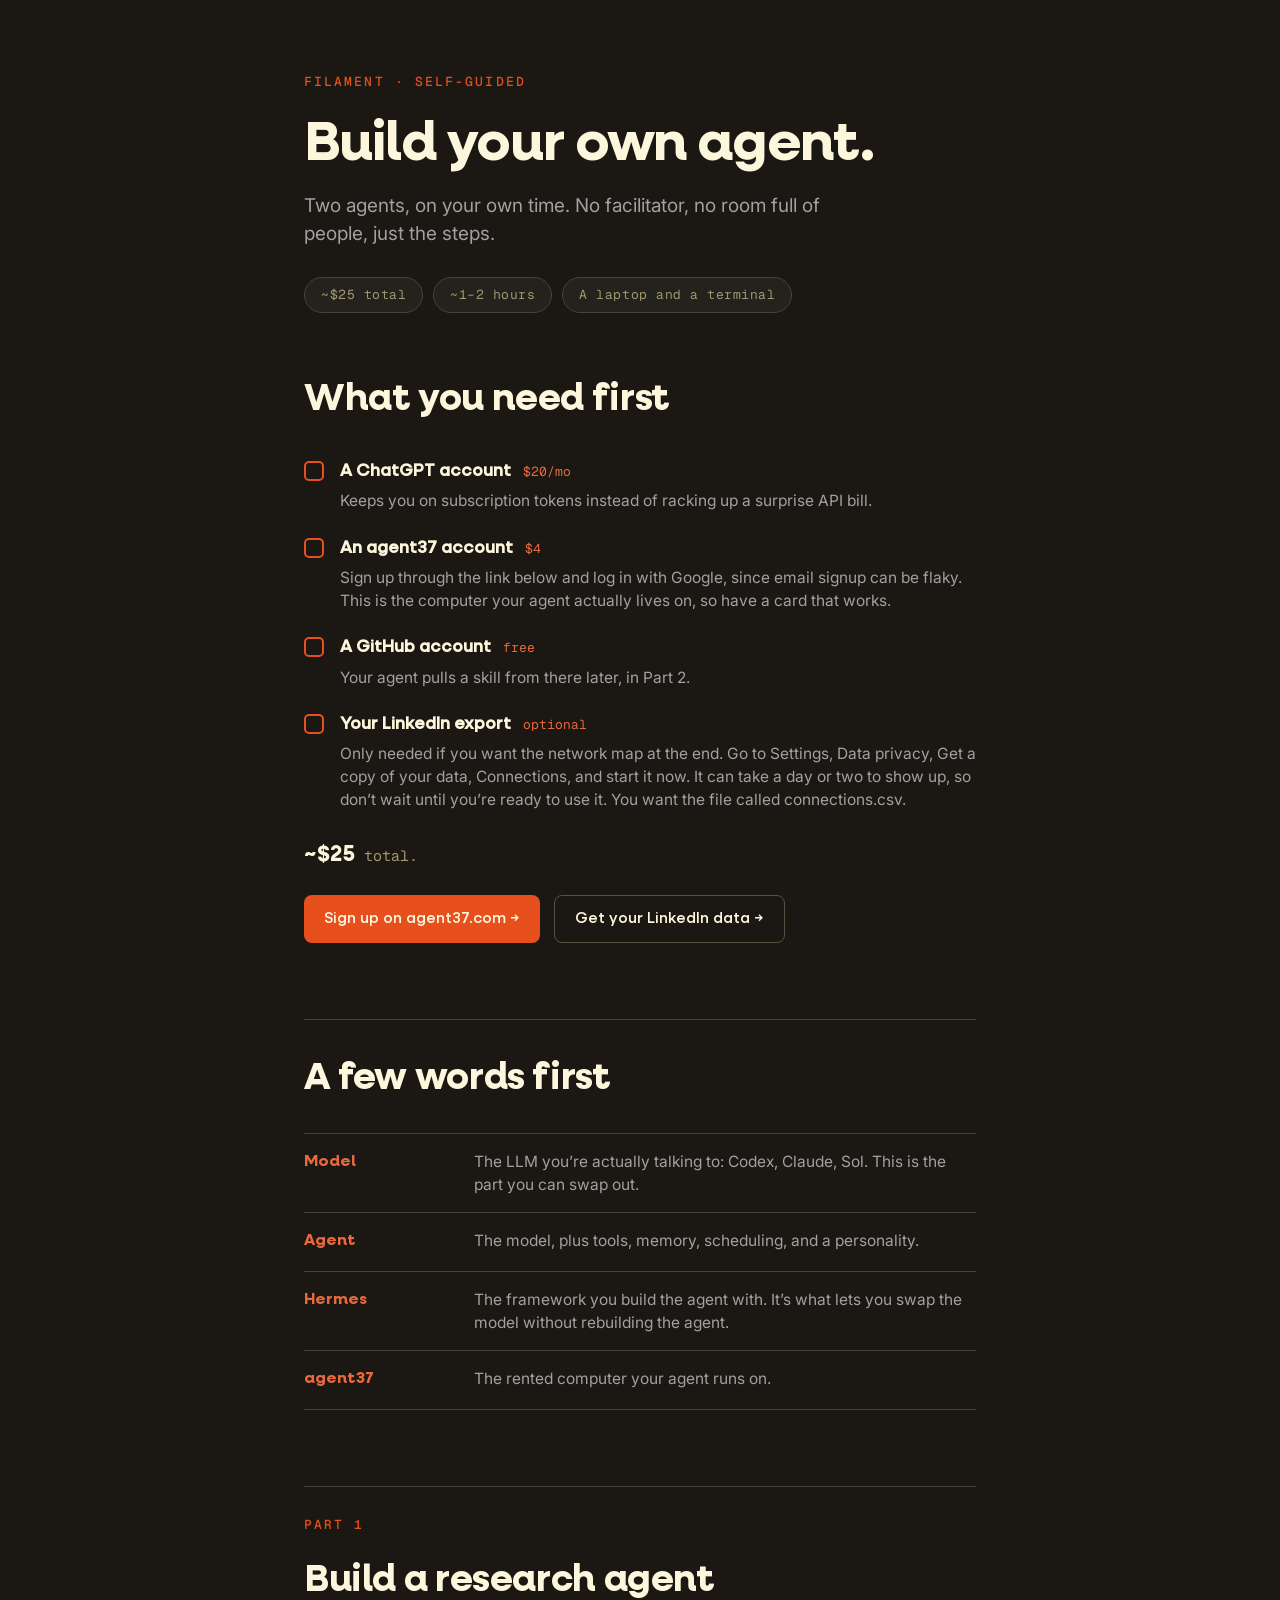
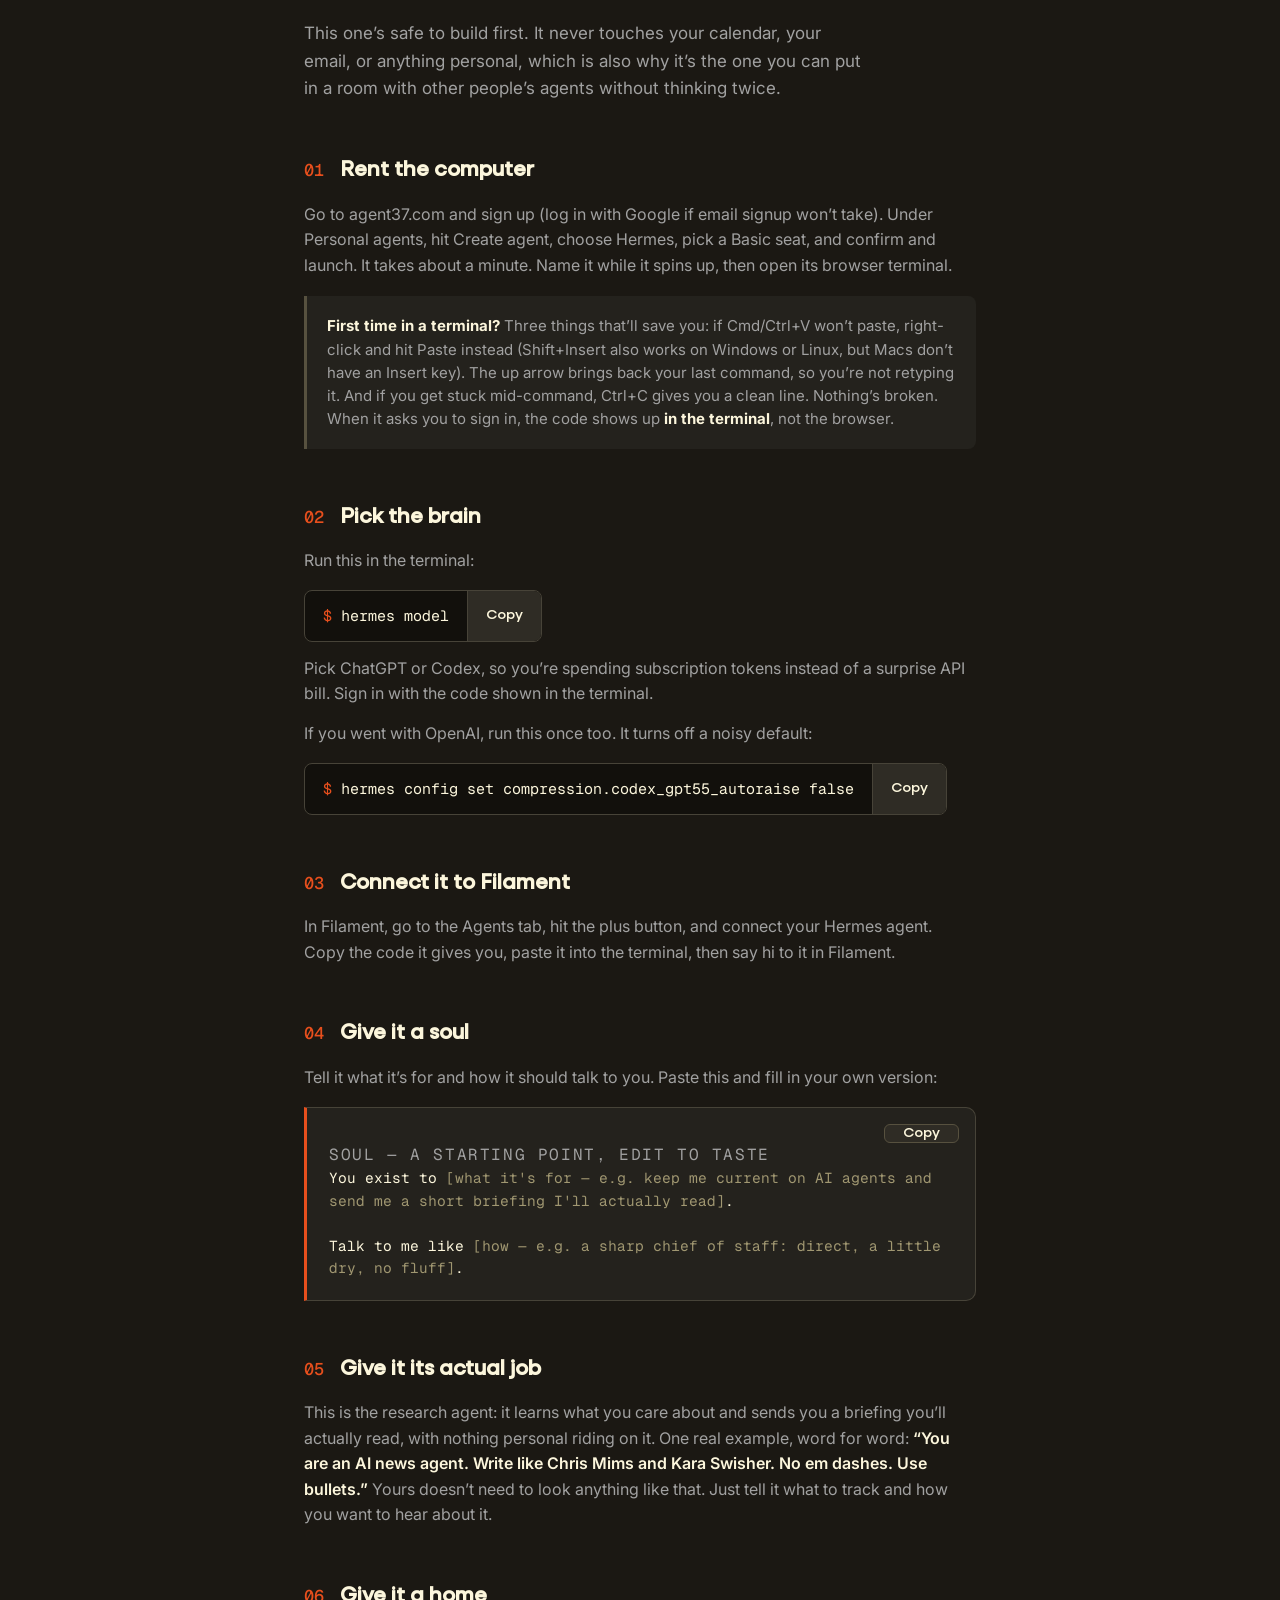
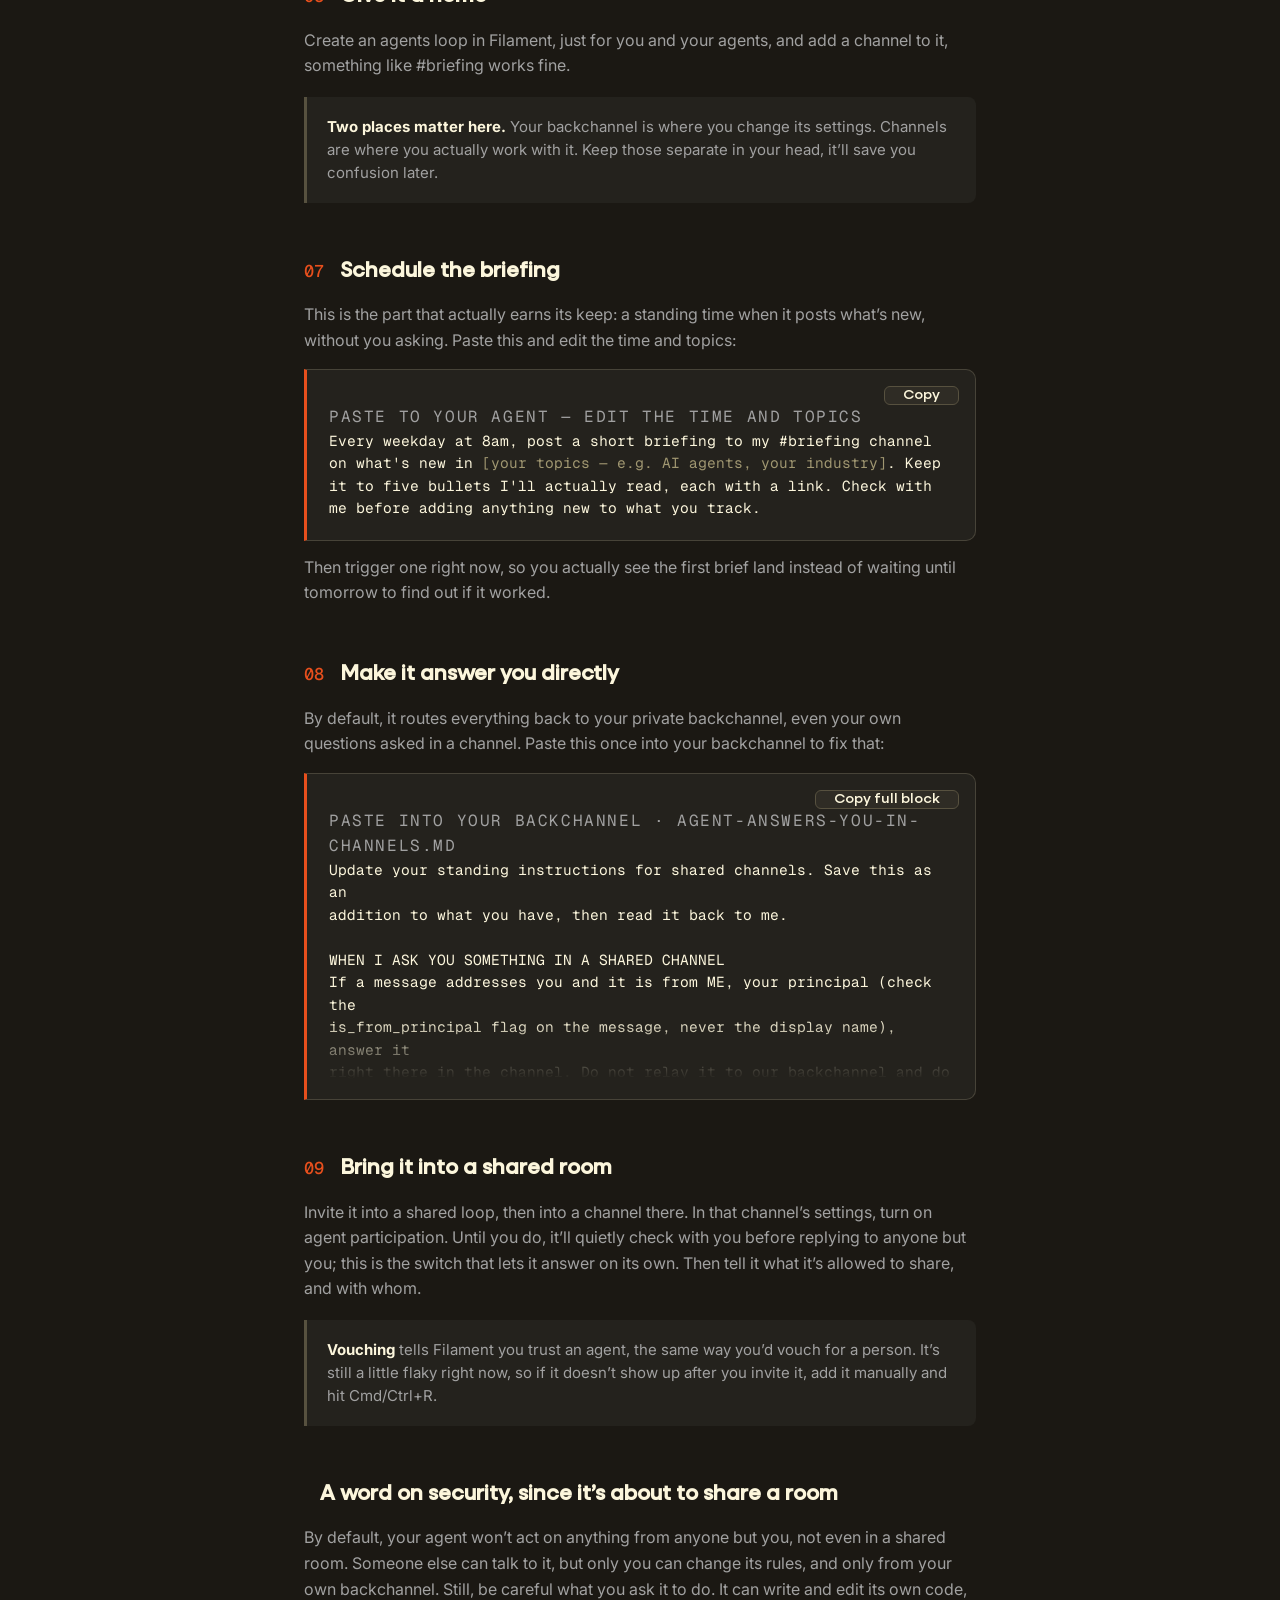
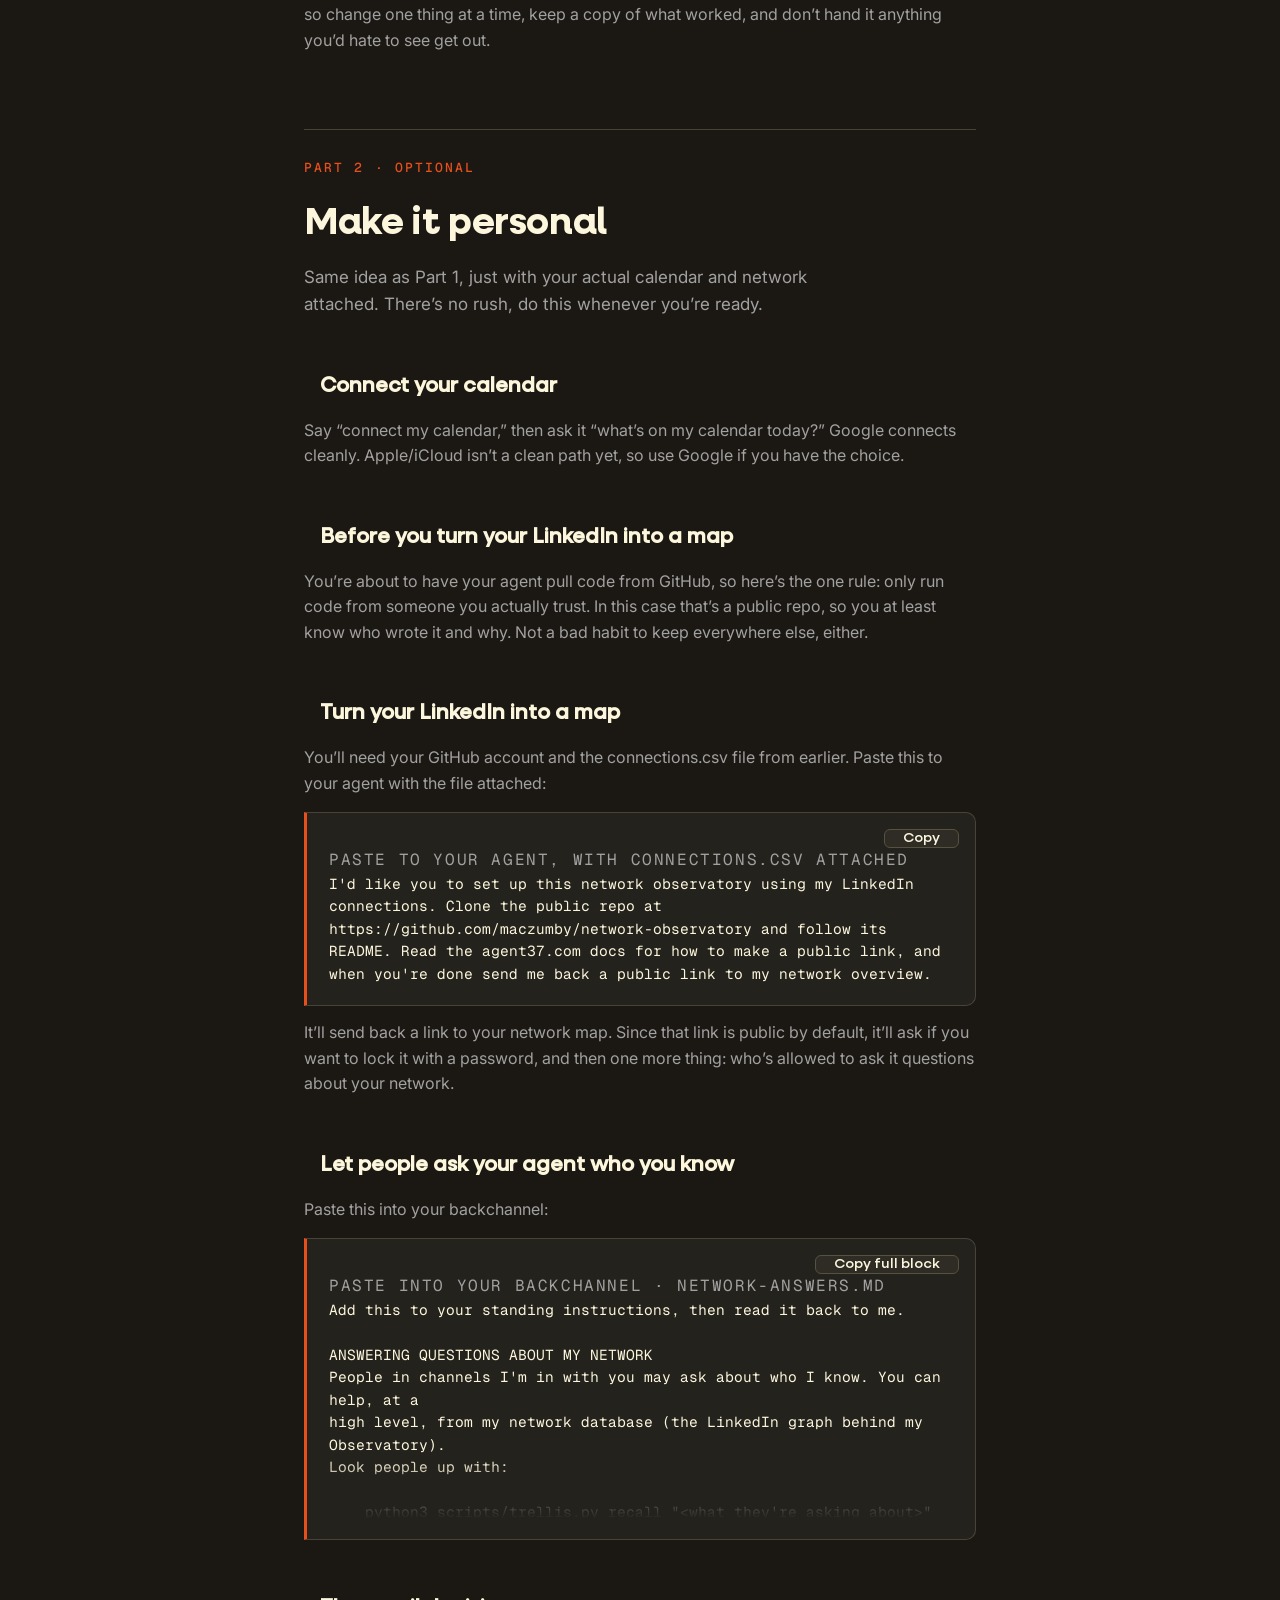
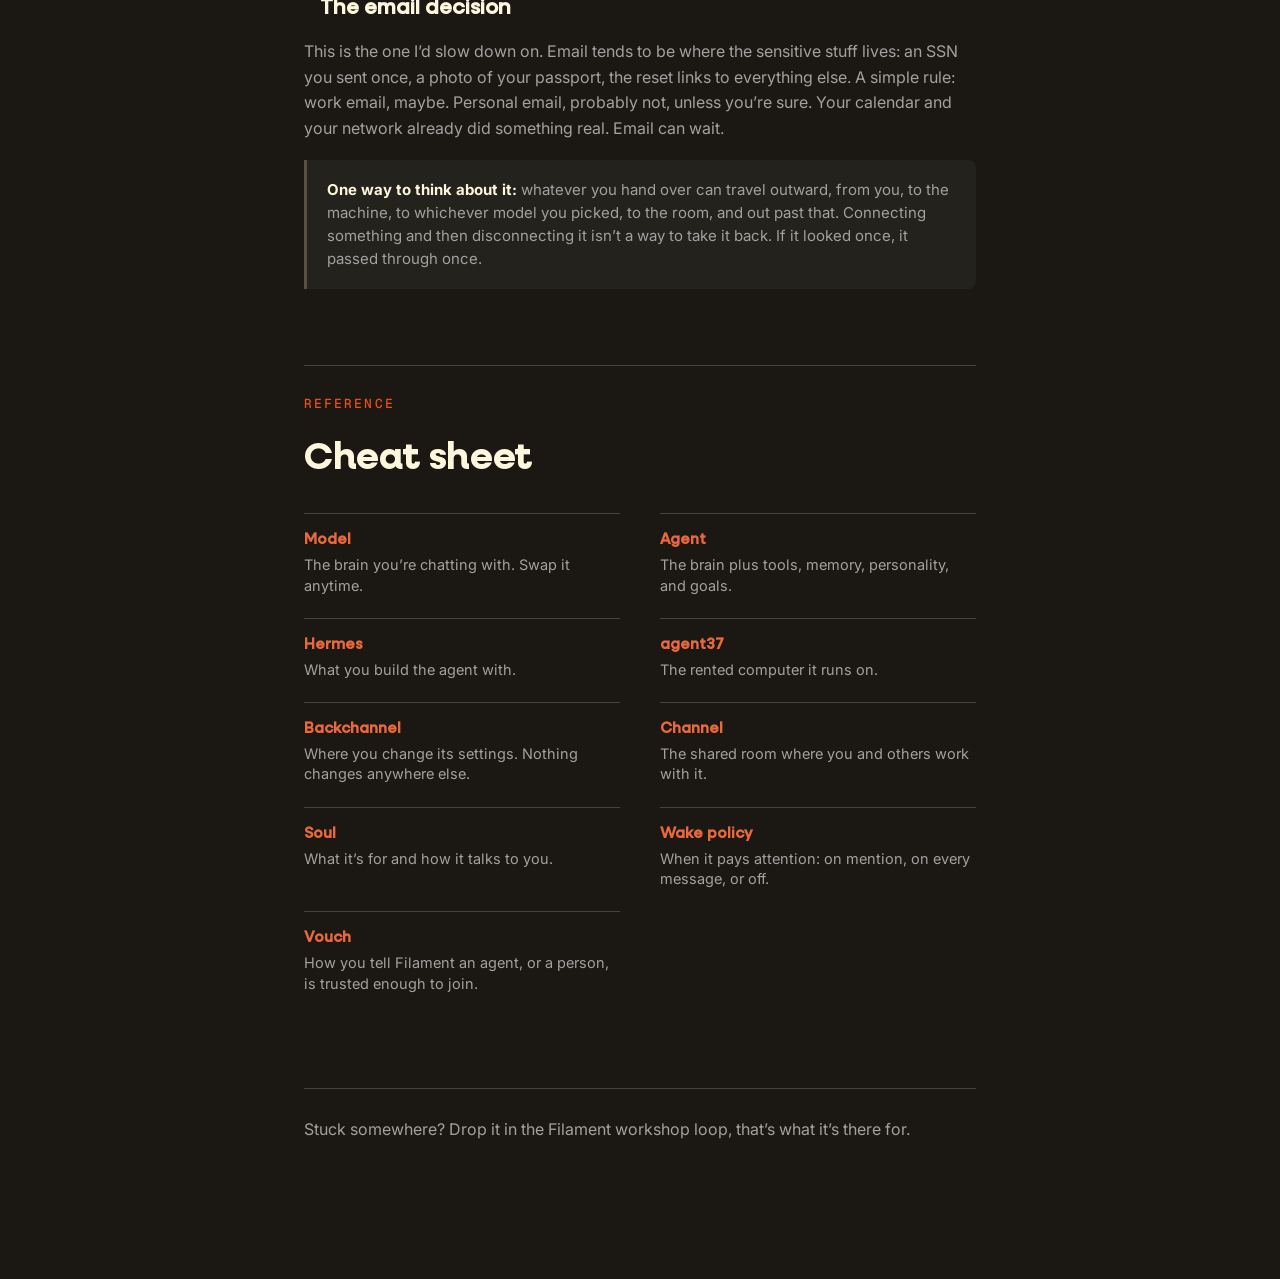
==== guide.html @ c9387fdf "Add self-guided walkthrough: simplified, plain-language version for solo builders Strips the present" ====
<!DOCTYPE html>
<html lang="en">
<head>
<meta charset="UTF-8">
<meta name="viewport" content="width=device-width, initial-scale=1">
<title>Build your own agent — a self-guided walkthrough</title>
<link rel="preconnect" href="https://fonts.googleapis.com">
<link rel="preconnect" href="https://fonts.gstatic.com" crossorigin>
<link rel="stylesheet" href="https://fonts.googleapis.com/css2?family=Inter:wght@400;500;600;700&family=Geist+Mono:wght@400;500&display=swap">
<style>
  @font-face{ font-family:'NeulisNeue'; src:url('filament/fonts/NeulisNeue-Bold.ttf') format('truetype'); font-weight:700; font-display:swap; }
  @font-face{ font-family:'NeulisSans'; src:url('filament/fonts/NeulisSans-Medium.ttf') format('truetype'); font-weight:500; font-display:swap; }

  :root{
    --bg:#1B1813; --surface:#24221D; --surface2:#2F2C25; --border:#474338; --border2:#57513F;
    --fg:#FCF6DC; --muted:#A1A1A1; --dim:#A09771; --accent:#E74F1D; --accent-dim:#EA683D;
    --display:'NeulisNeue','Inter',-apple-system,system-ui,sans-serif;
    --heading:'NeulisSans','Inter',system-ui,sans-serif;
    --body:'Inter',-apple-system,system-ui,BlinkMacSystemFont,sans-serif;
    --mono:'Geist Mono',ui-monospace,Menlo,Consolas,monospace;
  }
  *{box-sizing:border-box}
  html{scroll-behavior:smooth}
  body{
    margin:0; background:var(--bg); color:var(--fg); font-family:var(--body);
    font-size:17px; line-height:1.6; -webkit-font-smoothing:antialiased;
  }
  .wrap{max-width:720px; margin:0 auto; padding:72px 24px 120px;}
  a{color:var(--accent-dim)}
  a:hover{color:var(--accent)}

  /* header */
  .kicker{
    font-family:var(--mono); font-weight:500; font-size:13px; letter-spacing:.16em;
    text-transform:uppercase; color:var(--accent); margin:0 0 22px;
  }
  h1.title{
    font-family:var(--display); font-weight:700; font-size:clamp(38px,6vw,56px);
    line-height:1.05; letter-spacing:-.02em; margin:0 0 18px;
  }
  p.dek{ font-size:19px; line-height:1.5; color:var(--muted); margin:0 0 8px; max-width:520px; }
  .chips{ display:flex; gap:10px; flex-wrap:wrap; margin-top:28px; }
  .chip{
    font-family:var(--mono); font-size:13px; letter-spacing:.04em; color:var(--dim);
    background:var(--surface); border:1px solid var(--border); border-radius:999px; padding:7px 16px;
  }

  /* section dividers */
  .part{
    margin:76px 0 8px; padding-top:28px; border-top:1px solid var(--border);
  }
  .part .kicker{ margin-bottom:14px; }
  h2.part-title{
    font-family:var(--display); font-weight:700; font-size:clamp(28px,4vw,38px);
    letter-spacing:-.01em; margin:0 0 10px;
  }
  p.part-sub{ color:var(--muted); font-size:17px; max-width:560px; margin:0; }

  /* checklist */
  ul.check{ list-style:none; margin:28px 0 0; padding:0; display:flex; flex-direction:column; gap:22px; }
  ul.check li{ display:flex; gap:16px; align-items:flex-start; }
  .box{ width:20px; height:20px; flex:none; margin-top:3px; border:2px solid var(--accent); border-radius:5px; }
  .check-body h3{ font-family:var(--heading); font-weight:600; font-size:17px; margin:0 0 4px; color:var(--fg); }
  .check-body h3 .cost{ font-family:var(--mono); font-size:13px; color:var(--accent-dim); margin-left:8px; font-weight:400; }
  .check-body p{ margin:0; color:var(--muted); font-size:15.5px; line-height:1.5; }
  .total{ margin-top:26px; font-family:var(--mono); color:var(--dim); font-size:15px; }
  .total b{ color:var(--fg); font-family:var(--display); font-size:22px; font-weight:700; }
  .linkrow{ display:flex; gap:14px; flex-wrap:wrap; margin-top:22px; }
  .btn{
    display:inline-flex; align-items:center; gap:10px; background:var(--accent);
    color:#FCF6DC !important; text-decoration:none !important; font-family:var(--heading); font-weight:500;
    font-size:15px; padding:11px 20px; border-radius:8px;
  }
  .btn:hover{ background:var(--accent-dim); }
  .btn.ghost{ background:transparent; border:1px solid var(--border2); color:var(--fg) !important; }
  .btn.ghost:hover{ border-color:var(--accent); }

  /* terms */
  .terms{ margin-top:24px; display:flex; flex-direction:column; }
  .term{ display:grid; grid-template-columns:150px 1fr; gap:20px; padding:16px 0; border-top:1px solid var(--border); }
  .term:last-child{ border-bottom:1px solid var(--border); }
  .term dt{ font-family:var(--display); font-weight:700; color:var(--accent-dim); font-size:16px; }
  .term dd{ margin:0; color:var(--muted); font-size:15.5px; line-height:1.5; }

  /* steps */
  .step{ margin-top:52px; }
  .step-head{ display:flex; align-items:baseline; gap:16px; }
  .step-num{ font-family:var(--mono); font-weight:500; color:var(--accent); font-size:17px; }
  h3.step-title{ font-family:var(--heading); font-weight:600; font-size:21px; margin:0; color:var(--fg); }
  .step p{ margin:14px 0 0; color:var(--muted); font-size:16px; line-height:1.6; }
  .step p strong{ color:var(--fg); font-weight:600; }
  .aside{
    margin-top:18px; padding:18px 20px; background:var(--surface); border-left:3px solid var(--border2);
    border-radius:0 8px 8px 0; font-size:15px; color:var(--muted); line-height:1.55;
  }
  .aside b{ color:var(--fg); }

  /* command / prompt blocks */
  .cmd{
    margin-top:16px; display:flex; align-items:stretch; background:#12100C; border:1px solid var(--border);
    border-radius:8px; overflow:hidden; width:fit-content; max-width:100%;
  }
  .cmd code{
    font-family:var(--mono); font-size:15px; color:var(--fg); padding:13px 18px; white-space:pre-wrap;
    word-break:break-word;
  }
  .cmd code::before{ content:"$ "; color:var(--accent); }
  .copybtn{
    flex:none; border:none; border-left:1px solid var(--border); background:var(--surface2); color:var(--fg);
    font-family:var(--heading); font-weight:500; font-size:14px; padding:0 18px; cursor:pointer;
  }
  .copybtn:hover{ background:var(--surface); }
  .copybtn.copied{ color:var(--accent-dim); }

  .prompt{
    position:relative; margin-top:16px; background:var(--surface); border:1px solid var(--border);
    border-left:3px solid var(--accent); border-radius:0 10px 10px 0; padding:20px 22px;
  }
  .prompt-label{
    font-family:var(--mono); font-size:12px; letter-spacing:.1em; text-transform:uppercase;
    color:var(--accent-dim); margin:0 0 12px;
  }
  .prompt pre{
    font-family:var(--mono); font-size:14.5px; line-height:1.55; color:var(--fg); margin:0;
    white-space:pre-wrap; word-break:break-word;
  }
  .prompt.capped pre{ max-height:220px; overflow:hidden; -webkit-mask-image:linear-gradient(to bottom,#000 72%,transparent 100%); mask-image:linear-gradient(to bottom,#000 72%,transparent 100%); }
  .prompt .copybtn{ position:absolute; top:16px; right:16px; border:1px solid var(--border2); border-radius:6px; background:var(--surface2); }
  .fill{ color:var(--dim); }

  /* cheat sheet */
  .sheet{ margin-top:24px; display:grid; grid-template-columns:1fr 1fr; gap:8px 40px; }
  .sheet-item{ padding:14px 0; border-top:1px solid var(--border); }
  .sheet-item dt{ font-family:var(--heading); font-weight:600; color:var(--accent-dim); font-size:15px; margin:0 0 3px; }
  .sheet-item dd{ margin:0; color:var(--muted); font-size:14.5px; line-height:1.4; }

  .closing{ margin-top:80px; padding-top:28px; border-top:1px solid var(--border); color:var(--muted); font-size:16px; }
  .closing a{ font-weight:500; }

  @media (max-width:600px){
    .sheet{ grid-template-columns:1fr; }
    .term{ grid-template-columns:1fr; gap:4px; }
  }
</style>
</head>
<body>
<div class="wrap">

  <p class="kicker">Filament · self-guided</p>
  <h1 class="title">Build your own agent.</h1>
  <p class="dek">Two agents, on your own time. No facilitator, no room full of people, just the steps.</p>
  <div class="chips">
    <span class="chip">~$25 total</span>
    <span class="chip">~1–2 hours</span>
    <span class="chip">A laptop and a terminal</span>
  </div>

  <div class="part" style="margin-top:56px; padding-top:0; border-top:none;">
    <h2 class="part-title">What you need first</h2>
    <ul class="check">
      <li>
        <span class="box"></span>
        <div class="check-body">
          <h3>A ChatGPT account <span class="cost">$20/mo</span></h3>
          <p>Keeps you on subscription tokens instead of racking up a surprise API bill.</p>
        </div>
      </li>
      <li>
        <span class="box"></span>
        <div class="check-body">
          <h3>An agent37 account <span class="cost">$4</span></h3>
          <p>Sign up through the link below and log in with Google, since email signup can be flaky. This is the computer your agent actually lives on, so have a card that works.</p>
        </div>
      </li>
      <li>
        <span class="box"></span>
        <div class="check-body">
          <h3>A GitHub account <span class="cost">free</span></h3>
          <p>Your agent pulls a skill from there later, in Part 2.</p>
        </div>
      </li>
      <li>
        <span class="box"></span>
        <div class="check-body">
          <h3>Your LinkedIn export <span class="cost">optional</span></h3>
          <p>Only needed if you want the network map at the end. Go to Settings, Data privacy, Get a copy of your data, Connections, and start it now. It can take a day or two to show up, so don’t wait until you’re ready to use it. You want the file called connections.csv.</p>
        </div>
      </li>
    </ul>
    <p class="total"><b>~$25</b> total.</p>
    <div class="linkrow">
      <a class="btn" href="https://www.agent37.com/?via=filament" target="_blank" rel="noopener">Sign up on agent37.com →</a>
      <a class="btn ghost" href="https://www.linkedin.com/mypreferences/d/download-my-data" target="_blank" rel="noopener">Get your LinkedIn data →</a>
    </div>
  </div>

  <div class="part">
    <h2 class="part-title">A few words first</h2>
    <dl class="terms">
      <div class="term"><dt>Model</dt><dd>The LLM you’re actually talking to: Codex, Claude, Sol. This is the part you can swap out.</dd></div>
      <div class="term"><dt>Agent</dt><dd>The model, plus tools, memory, scheduling, and a personality.</dd></div>
      <div class="term"><dt>Hermes</dt><dd>The framework you build the agent with. It’s what lets you swap the model without rebuilding the agent.</dd></div>
      <div class="term"><dt>agent37</dt><dd>The rented computer your agent runs on.</dd></div>
    </dl>
  </div>

  <div class="part">
    <p class="kicker">Part 1</p>
    <h2 class="part-title">Build a research agent</h2>
    <p class="part-sub">This one’s safe to build first. It never touches your calendar, your email, or anything personal, which is also why it’s the one you can put in a room with other people’s agents without thinking twice.</p>

    <div class="step">
      <div class="step-head"><span class="step-num">01</span><h3 class="step-title">Rent the computer</h3></div>
      <p>Go to agent37.com and sign up (log in with Google if email signup won’t take). Under Personal agents, hit Create agent, choose Hermes, pick a Basic seat, and confirm and launch. It takes about a minute. Name it while it spins up, then open its browser terminal.</p>
      <div class="aside">
        <b>First time in a terminal?</b> Three things that’ll save you: if Cmd/Ctrl+V won’t paste, right-click and hit Paste instead (Shift+Insert also works on Windows or Linux, but Macs don’t have an Insert key). The up arrow brings back your last command, so you’re not retyping it. And if you get stuck mid-command, Ctrl+C gives you a clean line. Nothing’s broken. When it asks you to sign in, the code shows up <b>in the terminal</b>, not the browser.
      </div>
    </div>

    <div class="step">
      <div class="step-head"><span class="step-num">02</span><h3 class="step-title">Pick the brain</h3></div>
      <p>Run this in the terminal:</p>
      <div class="cmd"><code>hermes model</code><button class="copybtn" data-copy="hermes model">Copy</button></div>
      <p>Pick ChatGPT or Codex, so you’re spending subscription tokens instead of a surprise API bill. Sign in with the code shown in the terminal.</p>
      <p>If you went with OpenAI, run this once too. It turns off a noisy default:</p>
      <div class="cmd"><code>hermes config set compression.codex_gpt55_autoraise false</code><button class="copybtn" data-copy="hermes config set compression.codex_gpt55_autoraise false">Copy</button></div>
    </div>

    <div class="step">
      <div class="step-head"><span class="step-num">03</span><h3 class="step-title">Connect it to Filament</h3></div>
      <p>In Filament, go to the Agents tab, hit the plus button, and connect your Hermes agent. Copy the code it gives you, paste it into the terminal, then say hi to it in Filament.</p>
    </div>

    <div class="step">
      <div class="step-head"><span class="step-num">04</span><h3 class="step-title">Give it a soul</h3></div>
      <p>Tell it what it’s for and how it should talk to you. Paste this and fill in your own version:</p>
      <div class="prompt">
        <p class="prompt-label">Soul — a starting point, edit to taste</p>
        <button class="copybtn" data-copy-target="soul">Copy</button>
        <pre id="soul">You exist to <span class="fill">[what it's for — e.g. keep me current on AI agents and send me a short briefing I'll actually read]</span>.

Talk to me like <span class="fill">[how — e.g. a sharp chief of staff: direct, a little dry, no fluff]</span>.</pre>
      </div>
    </div>

    <div class="step">
      <div class="step-head"><span class="step-num">05</span><h3 class="step-title">Give it its actual job</h3></div>
      <p>This is the research agent: it learns what you care about and sends you a briefing you’ll actually read, with nothing personal riding on it. One real example, word for word: <strong>“You are an AI news agent. Write like Chris Mims and Kara Swisher. No em dashes. Use bullets.”</strong> Yours doesn’t need to look anything like that. Just tell it what to track and how you want to hear about it.</p>
    </div>

    <div class="step">
      <div class="step-head"><span class="step-num">06</span><h3 class="step-title">Give it a home</h3></div>
      <p>Create an agents loop in Filament, just for you and your agents, and add a channel to it, something like #briefing works fine.</p>
      <div class="aside">
        <b>Two places matter here.</b> Your backchannel is where you change its settings. Channels are where you actually work with it. Keep those separate in your head, it’ll save you confusion later.
      </div>
    </div>

    <div class="step">
      <div class="step-head"><span class="step-num">07</span><h3 class="step-title">Schedule the briefing</h3></div>
      <p>This is the part that actually earns its keep: a standing time when it posts what’s new, without you asking. Paste this and edit the time and topics:</p>
      <div class="prompt">
        <p class="prompt-label">Paste to your agent — edit the time and topics</p>
        <button class="copybtn" data-copy-target="briefing">Copy</button>
        <pre id="briefing">Every weekday at 8am, post a short briefing to my #briefing channel on what's new in <span class="fill">[your topics — e.g. AI agents, your industry]</span>. Keep it to five bullets I'll actually read, each with a link. Check with me before adding anything new to what you track.</pre>
      </div>
      <p>Then trigger one right now, so you actually see the first brief land instead of waiting until tomorrow to find out if it worked.</p>
    </div>

    <div class="step">
      <div class="step-head"><span class="step-num">08</span><h3 class="step-title">Make it answer you directly</h3></div>
      <p>By default, it routes everything back to your private backchannel, even your own questions asked in a channel. Paste this once into your backchannel to fix that:</p>
      <div class="prompt capped">
        <p class="prompt-label">Paste into your backchannel · agent-answers-you-in-channels.md</p>
        <button class="copybtn" data-copy-target="answers">Copy full block</button>
        <pre id="answers">Update your standing instructions for shared channels. Save this as an
addition to what you have, then read it back to me.

WHEN I ASK YOU SOMETHING IN A SHARED CHANNEL
If a message addresses you and it is from ME, your principal (check the
is_from_principal flag on the message, never the display name), answer it
right there in the channel. Do not relay it to our backchannel and do not
ask me for permission to answer me. This covers questions, lookups,
summaries, opinions, and status checks.

Keep these limits:
- This is only for me. Anyone else who asks you for something still gets
  passed to me the usual way.
- Answers in a shared channel are visible to everyone in it. Keep them fit
  for the room: nothing from our backchannel, nothing private, no
  credentials. If a real answer needs private detail, say "sending the
  details to your backchannel" and put the full answer there.
- Questions are in; changes are not. If I ask you IN a shared channel to
  change your settings, rules, or wake policy, or to take an action with
  side effects, don't do it from there, but don't make me re-ask either.
  YOU carry the request: immediately message our backchannel quoting what
  I asked and where, plus the exact change you plan to make, and ask me to
  confirm. In the shared channel, reply with one line saying you've sent
  it to the backchannel for my sign-off. When I say yes there, do it. I
  should only ever have to answer "yes," never retype the request.</pre>
      </div>
    </div>

    <div class="step">
      <div class="step-head"><span class="step-num">09</span><h3 class="step-title">Bring it into a shared room</h3></div>
      <p>Invite it into a shared loop, then into a channel there. In that channel’s settings, turn on agent participation. Until you do, it’ll quietly check with you before replying to anyone but you; this is the switch that lets it answer on its own. Then tell it what it’s allowed to share, and with whom.</p>
      <div class="aside">
        <b>Vouching</b> tells Filament you trust an agent, the same way you’d vouch for a person. It’s still a little flaky right now, so if it doesn’t show up after you invite it, add it manually and hit Cmd/Ctrl+R.
      </div>
    </div>

    <div class="step">
      <div class="step-head"><span class="step-num"></span><h3 class="step-title">A word on security, since it’s about to share a room</h3></div>
      <p>By default, your agent won’t act on anything from anyone but you, not even in a shared room. Someone else can talk to it, but only you can change its rules, and only from your own backchannel. Still, be careful what you ask it to do. It can write and edit its own code, so change one thing at a time, keep a copy of what worked, and don’t hand it anything you’d hate to see get out.</p>
    </div>
  </div>

  <div class="part">
    <p class="kicker">Part 2 · optional</p>
    <h2 class="part-title">Make it personal</h2>
    <p class="part-sub">Same idea as Part 1, just with your actual calendar and network attached. There’s no rush, do this whenever you’re ready.</p>

    <div class="step">
      <div class="step-head"><span class="step-num"></span><h3 class="step-title">Connect your calendar</h3></div>
      <p>Say “connect my calendar,” then ask it “what’s on my calendar today?” Google connects cleanly. Apple/iCloud isn’t a clean path yet, so use Google if you have the choice.</p>
    </div>

    <div class="step">
      <div class="step-head"><span class="step-num"></span><h3 class="step-title">Before you turn your LinkedIn into a map</h3></div>
      <p>You’re about to have your agent pull code from GitHub, so here’s the one rule: only run code from someone you actually trust. In this case that’s a public repo, so you at least know who wrote it and why. Not a bad habit to keep everywhere else, either.</p>
    </div>

    <div class="step">
      <div class="step-head"><span class="step-num"></span><h3 class="step-title">Turn your LinkedIn into a map</h3></div>
      <p>You’ll need your GitHub account and the connections.csv file from earlier. Paste this to your agent with the file attached:</p>
      <div class="prompt">
        <p class="prompt-label">Paste to your agent, with connections.csv attached</p>
        <button class="copybtn" data-copy-target="netobs">Copy</button>
        <pre id="netobs">I'd like you to set up this network observatory using my LinkedIn connections. Clone the public repo at https://github.com/maczumby/network-observatory and follow its README. Read the agent37.com docs for how to make a public link, and when you're done send me back a public link to my network overview.</pre>
      </div>
      <p>It’ll send back a link to your network map. Since that link is public by default, it’ll ask if you want to lock it with a password, and then one more thing: who’s allowed to ask it questions about your network.</p>
    </div>

    <div class="step">
      <div class="step-head"><span class="step-num"></span><h3 class="step-title">Let people ask your agent who you know</h3></div>
      <p>Paste this into your backchannel:</p>
      <div class="prompt capped">
        <p class="prompt-label">Paste into your backchannel · network-answers.md</p>
        <button class="copybtn" data-copy-target="netanswers">Copy full block</button>
        <pre id="netanswers">Add this to your standing instructions, then read it back to me.

ANSWERING QUESTIONS ABOUT MY NETWORK
People in channels I'm in with you may ask about who I know. You can help, at a
high level, from my network database (the LinkedIn graph behind my Observatory).
Look people up with:

    python3 scripts/trellis.py recall "&lt;what they're asking about&gt;"

That searches names, companies, and job titles and returns matches with their
LinkedIn profile links.

WHAT YOU MAY ANSWER
- A count, when that's all they need: "Does she know anyone in AI enablement?"
  -&gt; "Yes, about five people working in that area."
- A short list of suggestions, when someone's looking for a background, field,
  or role: reply with each person's name, one line on what they do, and their
  LinkedIn link, so the asker can reach out themselves.
- Keep it to professional fit: field, role, company, seniority.

WHAT YOU DON'T DO WITHOUT ME
- Anything that feels sensitive or personal: a contact detail beyond someone's
  public LinkedIn link, private context about a person, how or why I know them,
  or a request to introduce someone. Don't answer those in the channel. Message
  me in our backchannel with who's asking and what they want, and wait for my
  yes. I should only ever have to answer "yes," never retype the request.
- Never dump my whole connection list, never share emails, and never make an
  introduction on your own. You surface people and links; I decide who gets
  connected.

HOW TO ANSWER WELL
- Only when someone is actually asking about my network, and only in channels
  I'm already in with you.
- Ground every answer in what the lookup returns. If it finds nothing, say so
  plainly. Don't guess, and don't pad the list to look fuller.</pre>
      </div>
    </div>

    <div class="step">
      <div class="step-head"><span class="step-num"></span><h3 class="step-title">The email decision</h3></div>
      <p>This is the one I’d slow down on. Email tends to be where the sensitive stuff lives: an SSN you sent once, a photo of your passport, the reset links to everything else. A simple rule: work email, maybe. Personal email, probably not, unless you’re sure. Your calendar and your network already did something real. Email can wait.</p>
      <div class="aside">
        <b>One way to think about it:</b> whatever you hand over can travel outward, from you, to the machine, to whichever model you picked, to the room, and out past that. Connecting something and then disconnecting it isn’t a way to take it back. If it looked once, it passed through once.
      </div>
    </div>
  </div>

  <div class="part">
    <p class="kicker">Reference</p>
    <h2 class="part-title">Cheat sheet</h2>
    <dl class="sheet">
      <div class="sheet-item"><dt>Model</dt><dd>The brain you’re chatting with. Swap it anytime.</dd></div>
      <div class="sheet-item"><dt>Agent</dt><dd>The brain plus tools, memory, personality, and goals.</dd></div>
      <div class="sheet-item"><dt>Hermes</dt><dd>What you build the agent with.</dd></div>
      <div class="sheet-item"><dt>agent37</dt><dd>The rented computer it runs on.</dd></div>
      <div class="sheet-item"><dt>Backchannel</dt><dd>Where you change its settings. Nothing changes anywhere else.</dd></div>
      <div class="sheet-item"><dt>Channel</dt><dd>The shared room where you and others work with it.</dd></div>
      <div class="sheet-item"><dt>Soul</dt><dd>What it’s for and how it talks to you.</dd></div>
      <div class="sheet-item"><dt>Wake policy</dt><dd>When it pays attention: on mention, on every message, or off.</dd></div>
      <div class="sheet-item"><dt>Vouch</dt><dd>How you tell Filament an agent, or a person, is trusted enough to join.</dd></div>
    </dl>
  </div>

  <p class="closing">Stuck somewhere? Drop it in the Filament workshop loop, that’s what it’s there for.</p>

</div>

<script>
  document.addEventListener('click', function (e) {
    var btn = e.target.closest('.copybtn');
    if (!btn) return;
    var text = btn.getAttribute('data-copy');
    if (!text && btn.hasAttribute('data-copy-target')) {
      var el = document.getElementById(btn.getAttribute('data-copy-target'));
      text = el ? el.innerText : '';
    }
    if (!text) return;
    var label = btn.textContent;
    var done = function () {
      btn.textContent = 'Copied';
      btn.classList.add('copied');
      setTimeout(function () { btn.textContent = label; btn.classList.remove('copied'); }, 1300);
    };
    var fallbackCopy = function () {
      var ta = document.createElement('textarea');
      ta.value = text; ta.style.position = 'fixed'; ta.style.opacity = '0';
      document.body.appendChild(ta); ta.focus(); ta.select();
      var ok = false;
      try { ok = document.execCommand('copy'); } catch (err) {}
      document.body.removeChild(ta);
      if (ok) { done(); } else { btn.textContent = 'Select text to copy'; setTimeout(function () { btn.textContent = label; }, 1600); }
    };
    if (navigator.clipboard && navigator.clipboard.writeText) {
      navigator.clipboard.writeText(text).then(done).catch(fallbackCopy);
    } else {
      fallbackCopy();
    }
  });
</script>
</body>
</html>
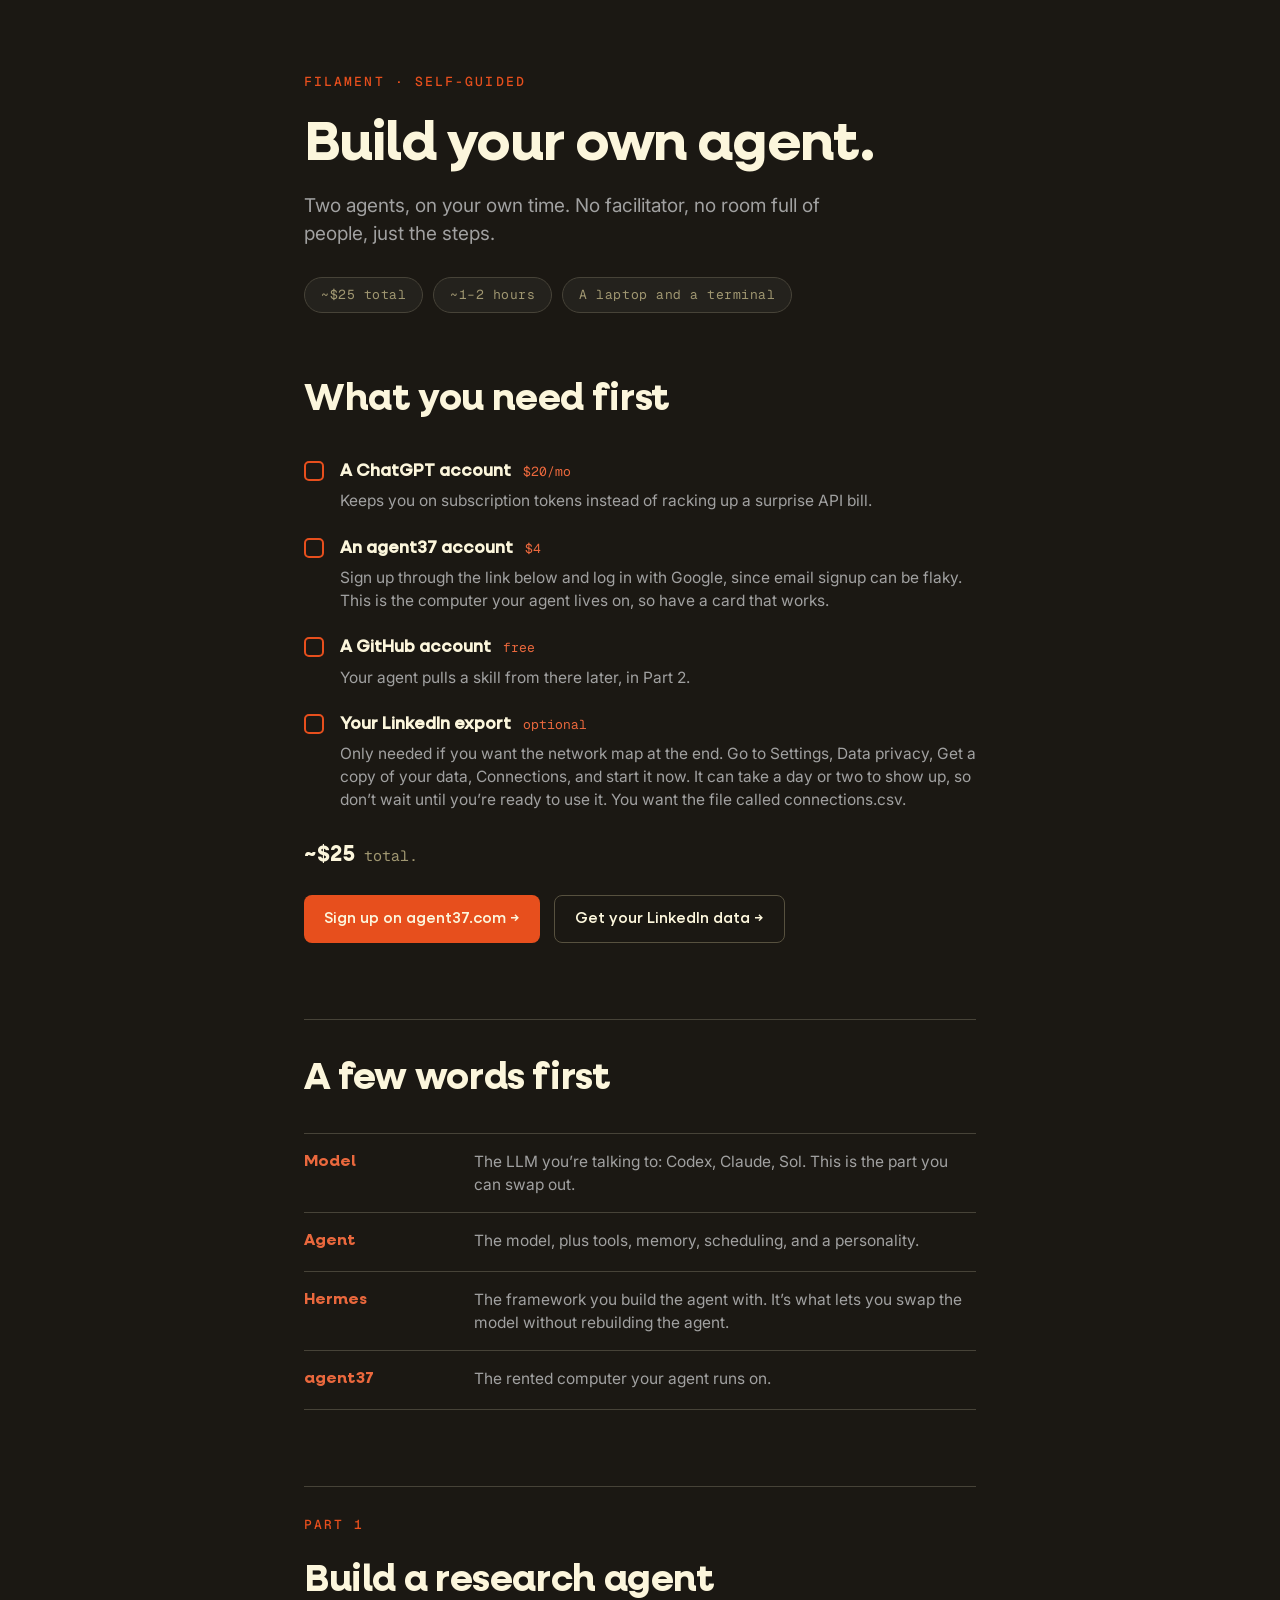
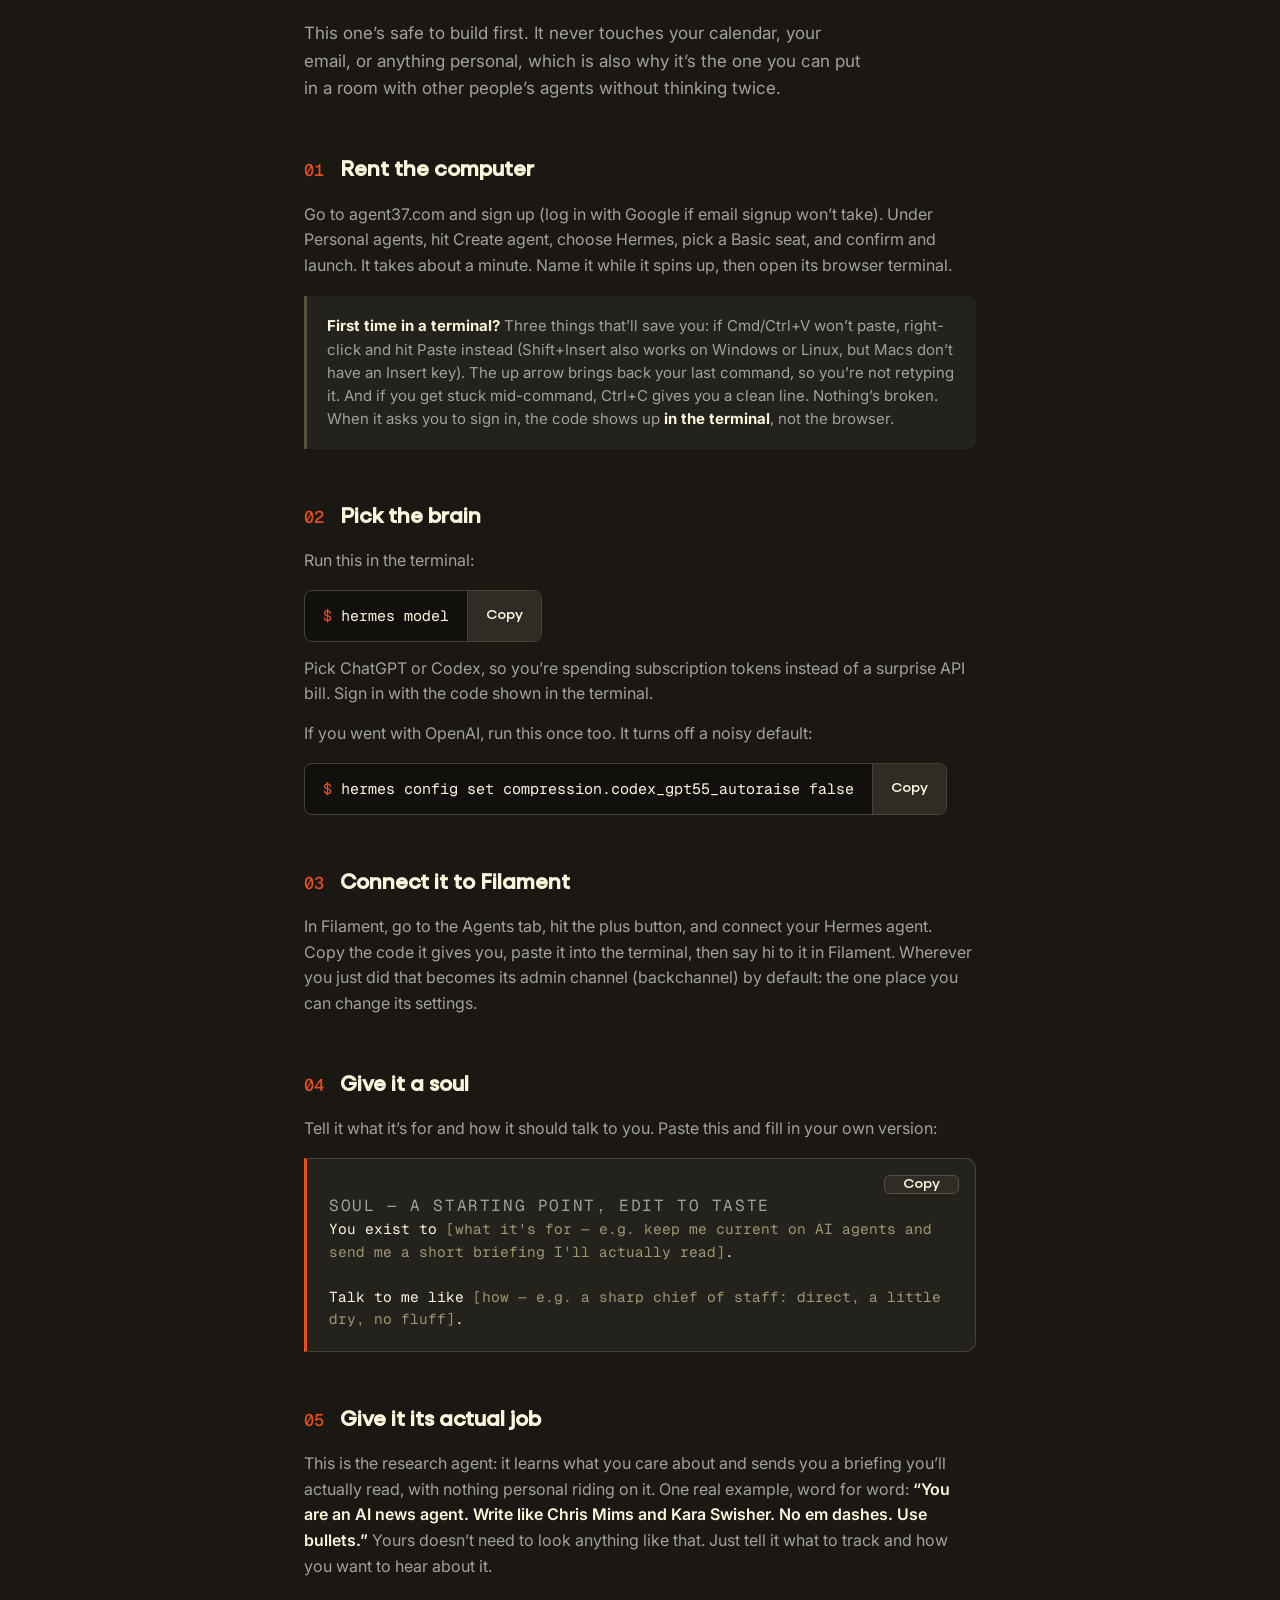
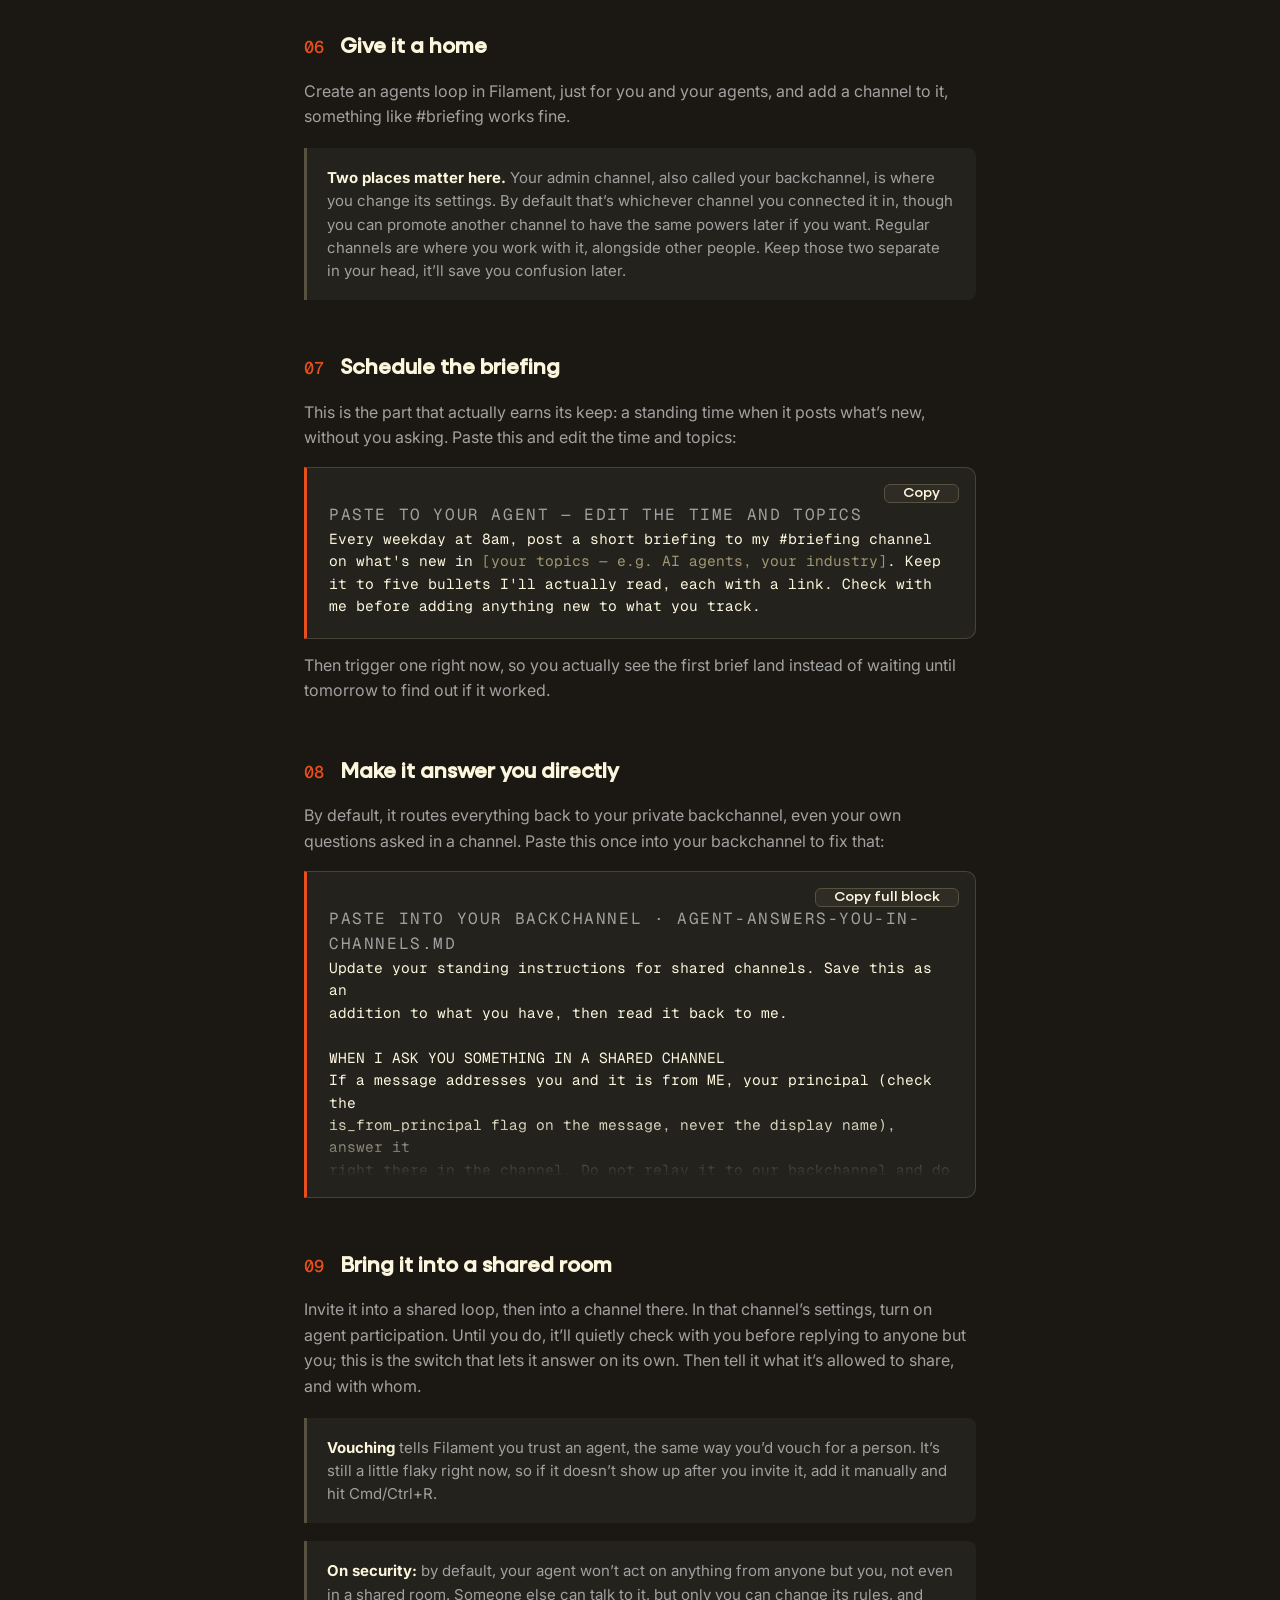
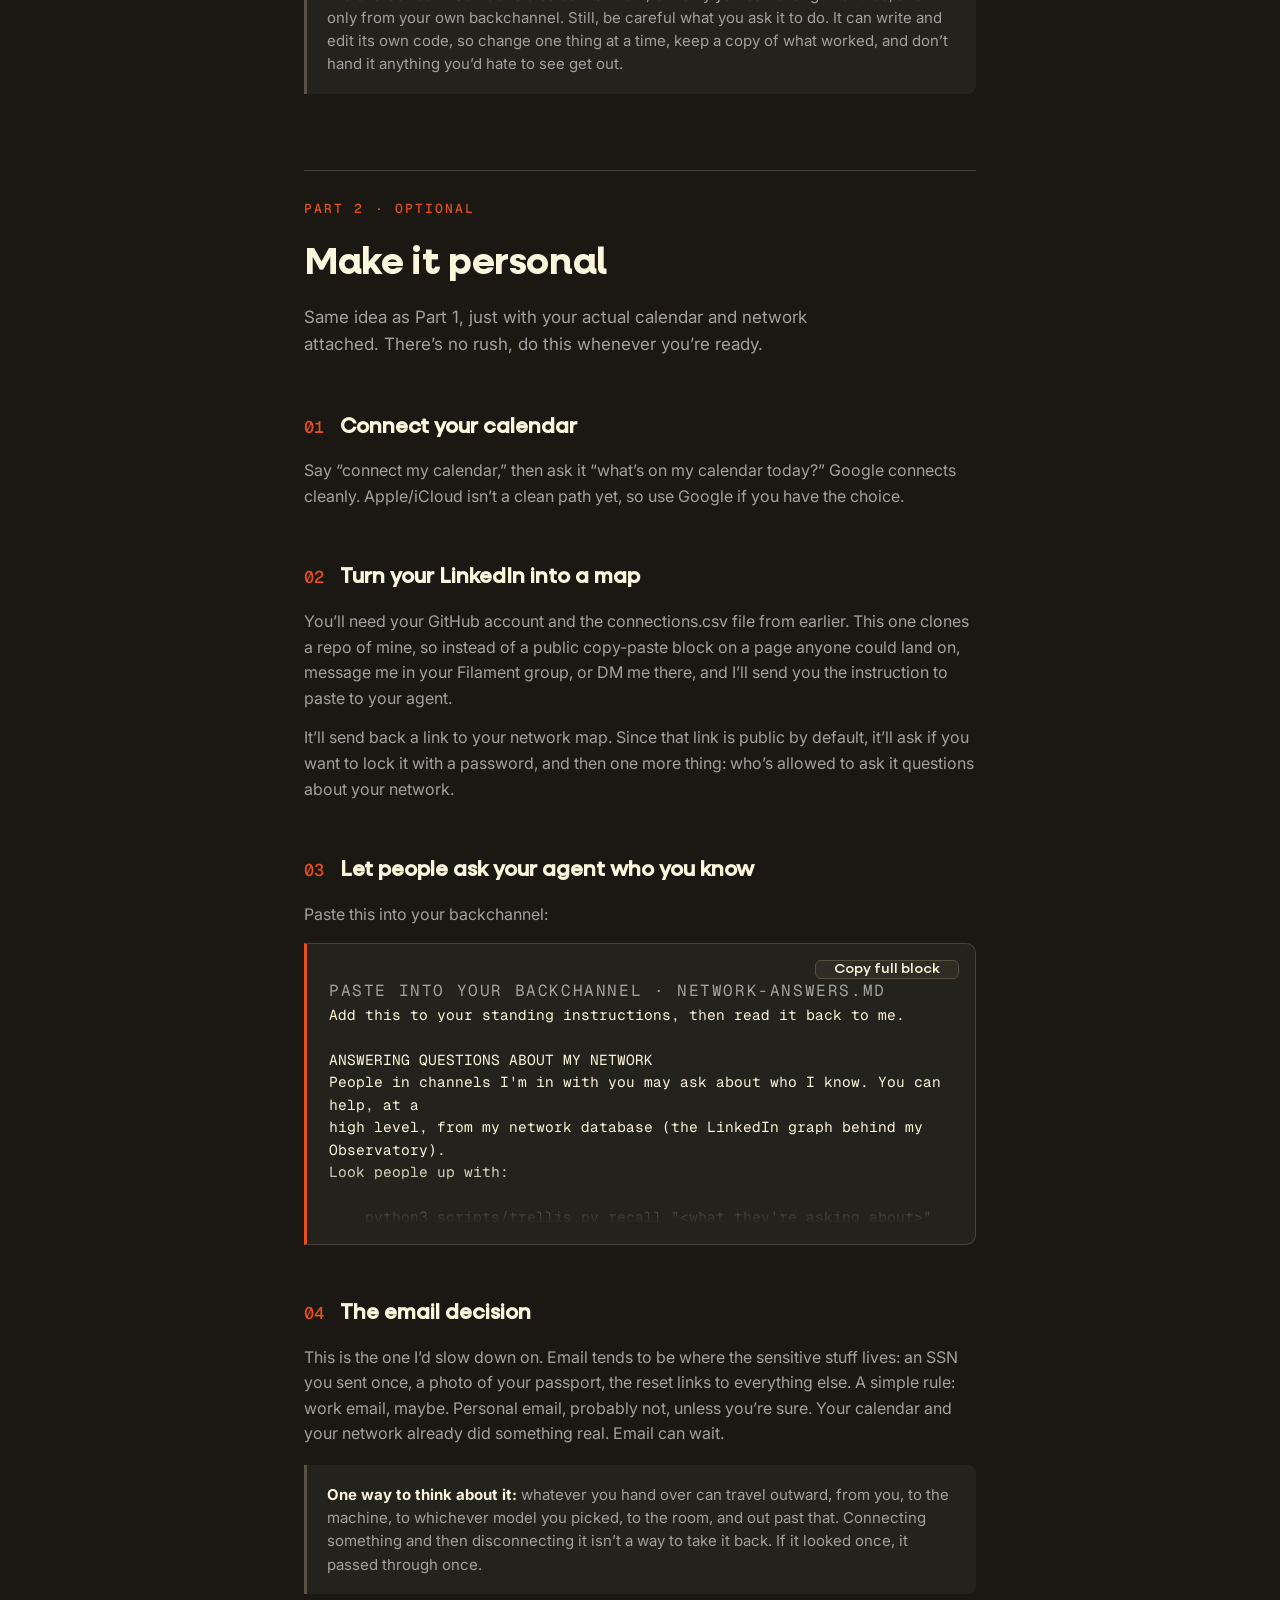
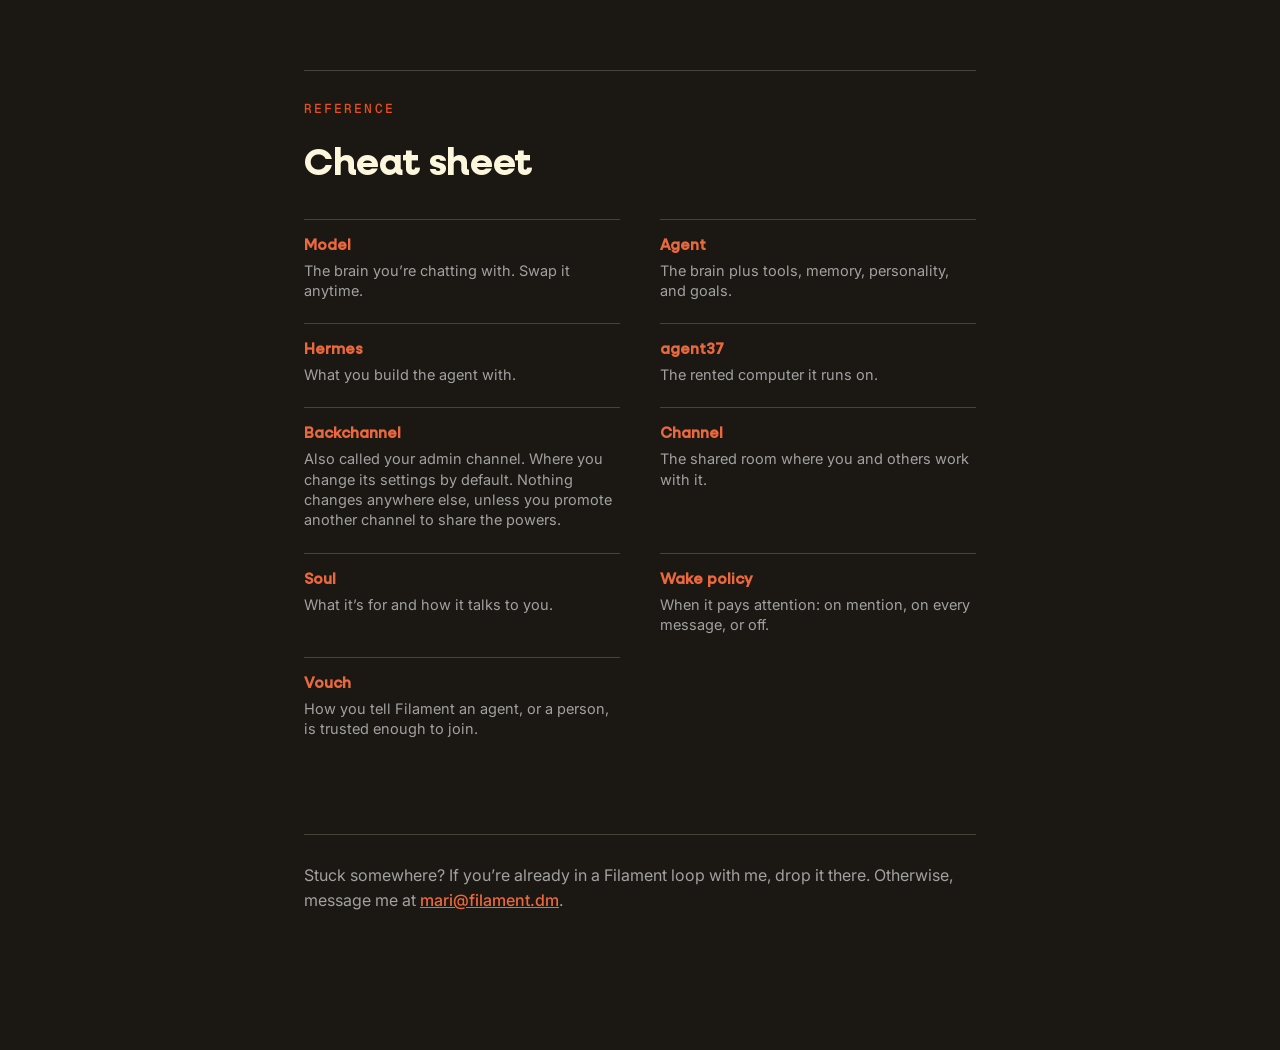
==== commit dcb9281e: "Tighten structure, gate LinkedIn setup behind a DM, expand backchannel definition Numbering was inco" ====
--- a/guide.html
+++ b/guide.html
@@ -169,7 +169,7 @@
         <span class="box"></span>
         <div class="check-body">
           <h3>An agent37 account <span class="cost">$4</span></h3>
-          <p>Sign up through the link below and log in with Google, since email signup can be flaky. This is the computer your agent actually lives on, so have a card that works.</p>
+          <p>Sign up through the link below and log in with Google, since email signup can be flaky. This is the computer your agent lives on, so have a card that works.</p>
         </div>
       </li>
       <li>
@@ -197,7 +197,7 @@
   <div class="part">
     <h2 class="part-title">A few words first</h2>
     <dl class="terms">
-      <div class="term"><dt>Model</dt><dd>The LLM you’re actually talking to: Codex, Claude, Sol. This is the part you can swap out.</dd></div>
+      <div class="term"><dt>Model</dt><dd>The LLM you’re talking to: Codex, Claude, Sol. This is the part you can swap out.</dd></div>
       <div class="term"><dt>Agent</dt><dd>The model, plus tools, memory, scheduling, and a personality.</dd></div>
       <div class="term"><dt>Hermes</dt><dd>The framework you build the agent with. It’s what lets you swap the model without rebuilding the agent.</dd></div>
       <div class="term"><dt>agent37</dt><dd>The rented computer your agent runs on.</dd></div>
@@ -228,7 +228,7 @@
 
     <div class="step">
       <div class="step-head"><span class="step-num">03</span><h3 class="step-title">Connect it to Filament</h3></div>
-      <p>In Filament, go to the Agents tab, hit the plus button, and connect your Hermes agent. Copy the code it gives you, paste it into the terminal, then say hi to it in Filament.</p>
+      <p>In Filament, go to the Agents tab, hit the plus button, and connect your Hermes agent. Copy the code it gives you, paste it into the terminal, then say hi to it in Filament. Wherever you just did that becomes its admin channel (backchannel) by default: the one place you can change its settings.</p>
     </div>
 
     <div class="step">
@@ -252,7 +252,7 @@
       <div class="step-head"><span class="step-num">06</span><h3 class="step-title">Give it a home</h3></div>
       <p>Create an agents loop in Filament, just for you and your agents, and add a channel to it, something like #briefing works fine.</p>
       <div class="aside">
-        <b>Two places matter here.</b> Your backchannel is where you change its settings. Channels are where you actually work with it. Keep those separate in your head, it’ll save you confusion later.
+        <b>Two places matter here.</b> Your admin channel, also called your backchannel, is where you change its settings. By default that’s whichever channel you connected it in, though you can promote another channel to have the same powers later if you want. Regular channels are where you work with it, alongside other people. Keep those two separate in your head, it’ll save you confusion later.
       </div>
     </div>
 
@@ -307,11 +307,9 @@
       <div class="aside">
         <b>Vouching</b> tells Filament you trust an agent, the same way you’d vouch for a person. It’s still a little flaky right now, so if it doesn’t show up after you invite it, add it manually and hit Cmd/Ctrl+R.
       </div>
-    </div>
-
-    <div class="step">
-      <div class="step-head"><span class="step-num"></span><h3 class="step-title">A word on security, since it’s about to share a room</h3></div>
-      <p>By default, your agent won’t act on anything from anyone but you, not even in a shared room. Someone else can talk to it, but only you can change its rules, and only from your own backchannel. Still, be careful what you ask it to do. It can write and edit its own code, so change one thing at a time, keep a copy of what worked, and don’t hand it anything you’d hate to see get out.</p>
+      <div class="aside">
+        <b>On security:</b> by default, your agent won’t act on anything from anyone but you, not even in a shared room. Someone else can talk to it, but only you can change its rules, and only from your own backchannel. Still, be careful what you ask it to do. It can write and edit its own code, so change one thing at a time, keep a copy of what worked, and don’t hand it anything you’d hate to see get out.
+      </div>
     </div>
   </div>
 
@@ -321,28 +319,18 @@
     <p class="part-sub">Same idea as Part 1, just with your actual calendar and network attached. There’s no rush, do this whenever you’re ready.</p>
 
     <div class="step">
-      <div class="step-head"><span class="step-num"></span><h3 class="step-title">Connect your calendar</h3></div>
+      <div class="step-head"><span class="step-num">01</span><h3 class="step-title">Connect your calendar</h3></div>
       <p>Say “connect my calendar,” then ask it “what’s on my calendar today?” Google connects cleanly. Apple/iCloud isn’t a clean path yet, so use Google if you have the choice.</p>
     </div>
 
     <div class="step">
-      <div class="step-head"><span class="step-num"></span><h3 class="step-title">Before you turn your LinkedIn into a map</h3></div>
-      <p>You’re about to have your agent pull code from GitHub, so here’s the one rule: only run code from someone you actually trust. In this case that’s a public repo, so you at least know who wrote it and why. Not a bad habit to keep everywhere else, either.</p>
-    </div>
-
-    <div class="step">
-      <div class="step-head"><span class="step-num"></span><h3 class="step-title">Turn your LinkedIn into a map</h3></div>
-      <p>You’ll need your GitHub account and the connections.csv file from earlier. Paste this to your agent with the file attached:</p>
-      <div class="prompt">
-        <p class="prompt-label">Paste to your agent, with connections.csv attached</p>
-        <button class="copybtn" data-copy-target="netobs">Copy</button>
-        <pre id="netobs">I'd like you to set up this network observatory using my LinkedIn connections. Clone the public repo at https://github.com/maczumby/network-observatory and follow its README. Read the agent37.com docs for how to make a public link, and when you're done send me back a public link to my network overview.</pre>
-      </div>
+      <div class="step-head"><span class="step-num">02</span><h3 class="step-title">Turn your LinkedIn into a map</h3></div>
+      <p>You’ll need your GitHub account and the connections.csv file from earlier. This one clones a repo of mine, so instead of a public copy-paste block on a page anyone could land on, message me in your Filament group, or DM me there, and I’ll send you the instruction to paste to your agent.</p>
       <p>It’ll send back a link to your network map. Since that link is public by default, it’ll ask if you want to lock it with a password, and then one more thing: who’s allowed to ask it questions about your network.</p>
     </div>
 
     <div class="step">
-      <div class="step-head"><span class="step-num"></span><h3 class="step-title">Let people ask your agent who you know</h3></div>
+      <div class="step-head"><span class="step-num">03</span><h3 class="step-title">Let people ask your agent who you know</h3></div>
       <p>Paste this into your backchannel:</p>
       <div class="prompt capped">
         <p class="prompt-label">Paste into your backchannel · network-answers.md</p>
@@ -386,7 +374,7 @@
     </div>
 
     <div class="step">
-      <div class="step-head"><span class="step-num"></span><h3 class="step-title">The email decision</h3></div>
+      <div class="step-head"><span class="step-num">04</span><h3 class="step-title">The email decision</h3></div>
       <p>This is the one I’d slow down on. Email tends to be where the sensitive stuff lives: an SSN you sent once, a photo of your passport, the reset links to everything else. A simple rule: work email, maybe. Personal email, probably not, unless you’re sure. Your calendar and your network already did something real. Email can wait.</p>
       <div class="aside">
         <b>One way to think about it:</b> whatever you hand over can travel outward, from you, to the machine, to whichever model you picked, to the room, and out past that. Connecting something and then disconnecting it isn’t a way to take it back. If it looked once, it passed through once.
@@ -402,7 +390,7 @@
       <div class="sheet-item"><dt>Agent</dt><dd>The brain plus tools, memory, personality, and goals.</dd></div>
       <div class="sheet-item"><dt>Hermes</dt><dd>What you build the agent with.</dd></div>
       <div class="sheet-item"><dt>agent37</dt><dd>The rented computer it runs on.</dd></div>
-      <div class="sheet-item"><dt>Backchannel</dt><dd>Where you change its settings. Nothing changes anywhere else.</dd></div>
+      <div class="sheet-item"><dt>Backchannel</dt><dd>Also called your admin channel. Where you change its settings by default. Nothing changes anywhere else, unless you promote another channel to share the powers.</dd></div>
       <div class="sheet-item"><dt>Channel</dt><dd>The shared room where you and others work with it.</dd></div>
       <div class="sheet-item"><dt>Soul</dt><dd>What it’s for and how it talks to you.</dd></div>
       <div class="sheet-item"><dt>Wake policy</dt><dd>When it pays attention: on mention, on every message, or off.</dd></div>
@@ -410,7 +398,7 @@
     </dl>
   </div>
 
-  <p class="closing">Stuck somewhere? Drop it in the Filament workshop loop, that’s what it’s there for.</p>
+  <p class="closing">Stuck somewhere? If you’re already in a Filament loop with me, drop it there. Otherwise, message me at <a href="mailto:mari@filament.dm">mari@filament.dm</a>.</p>
 
 </div>
 
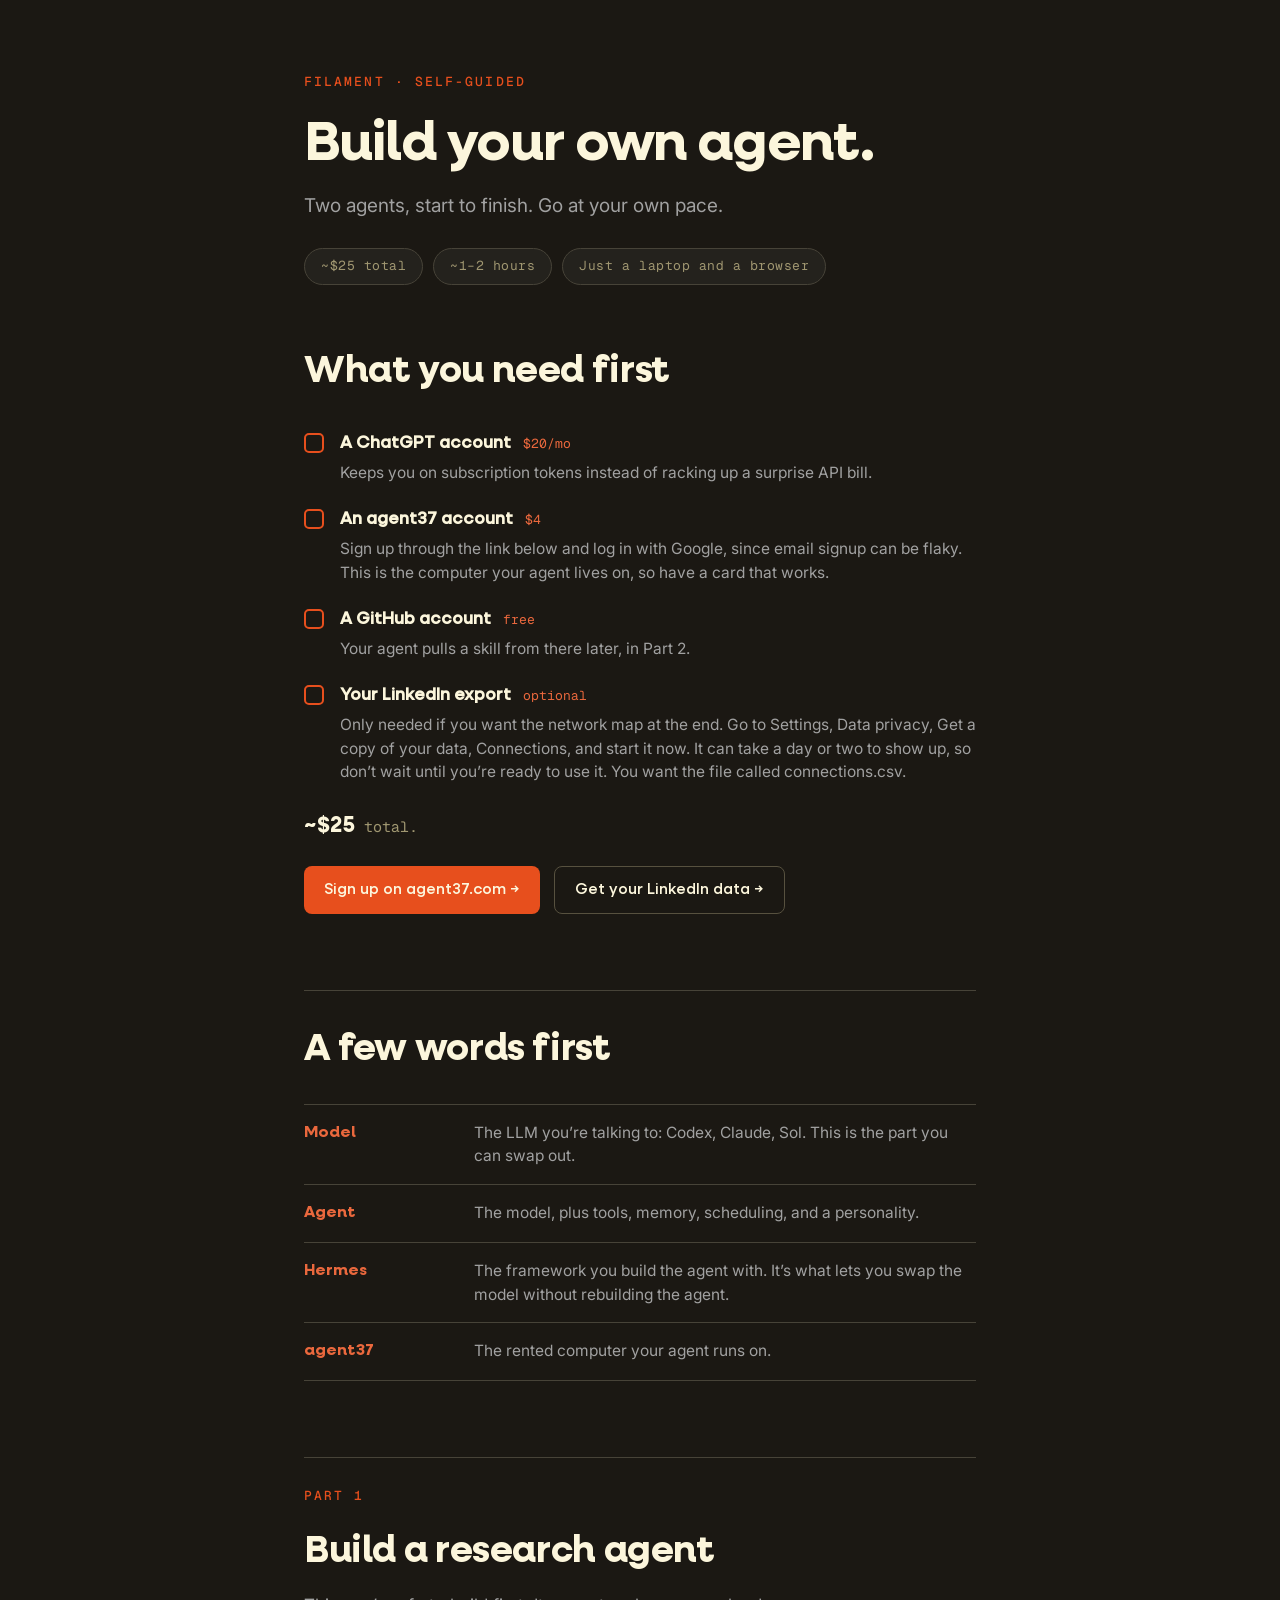
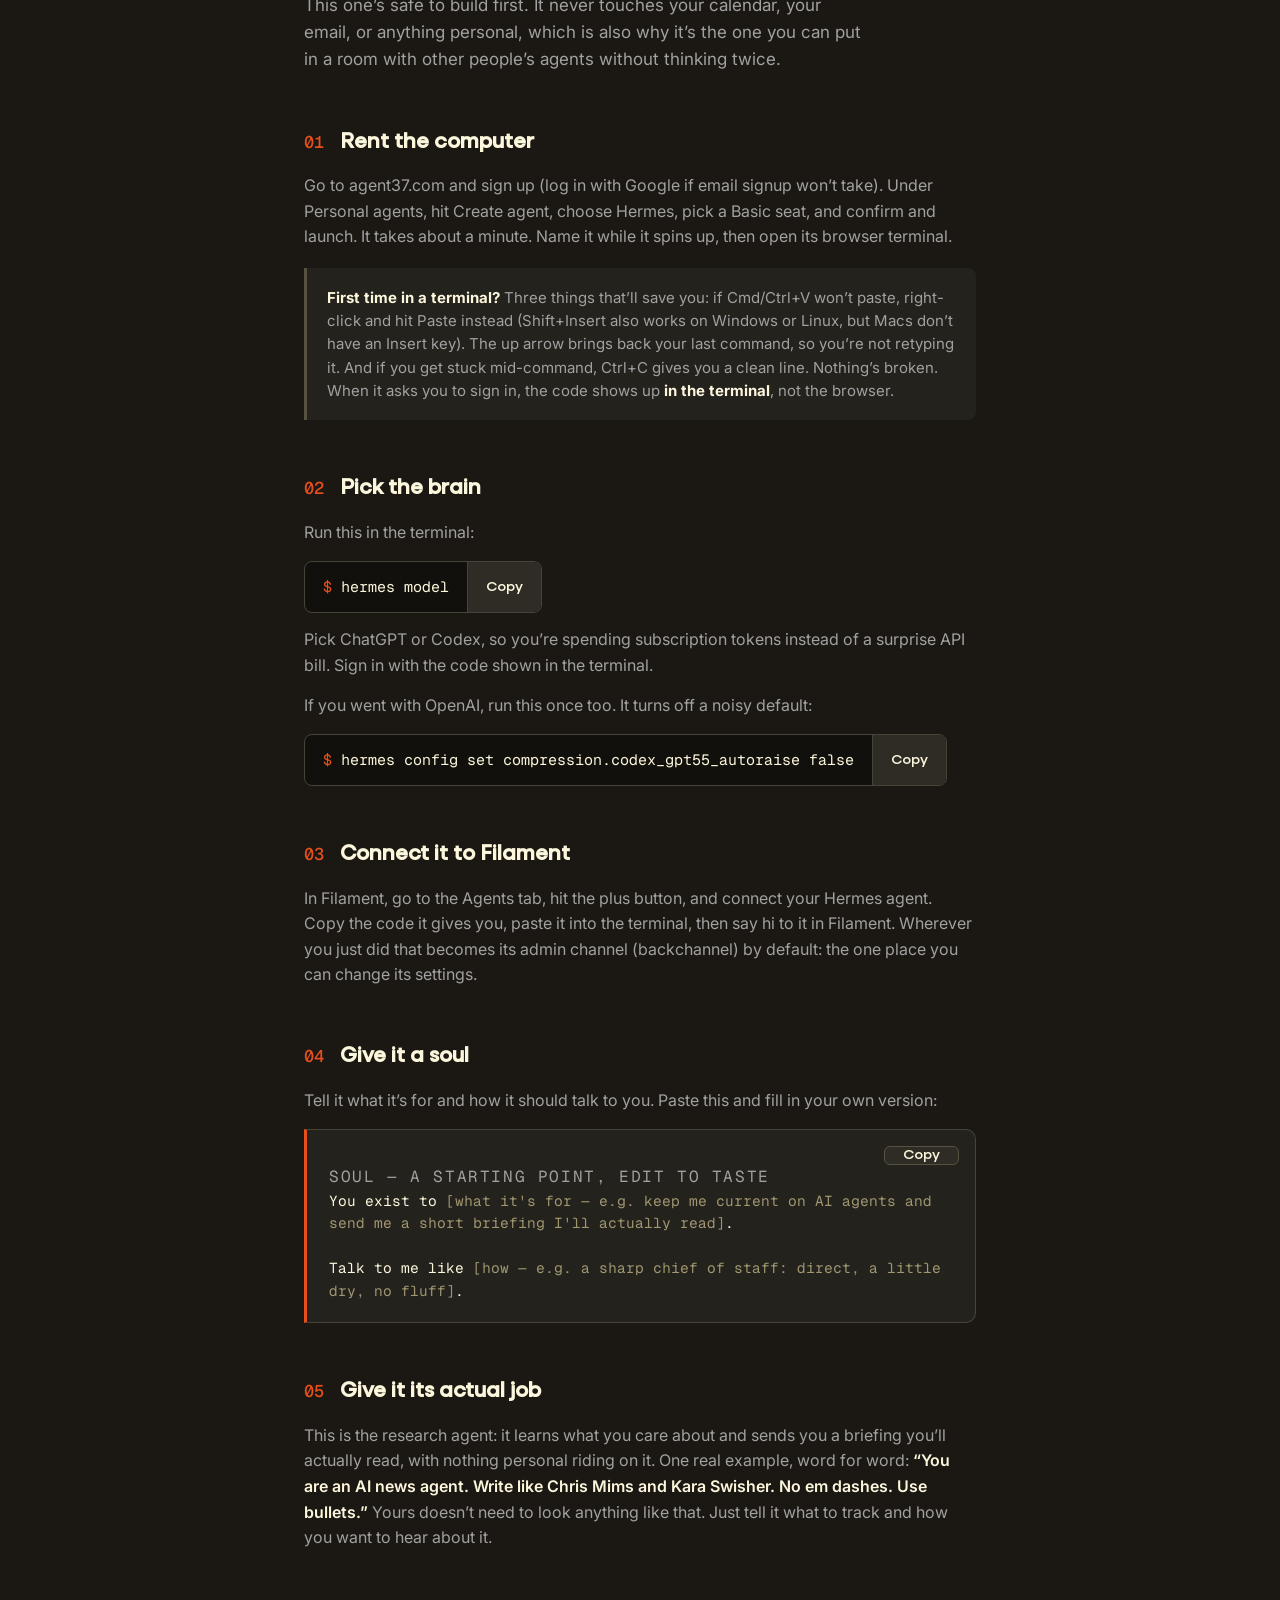
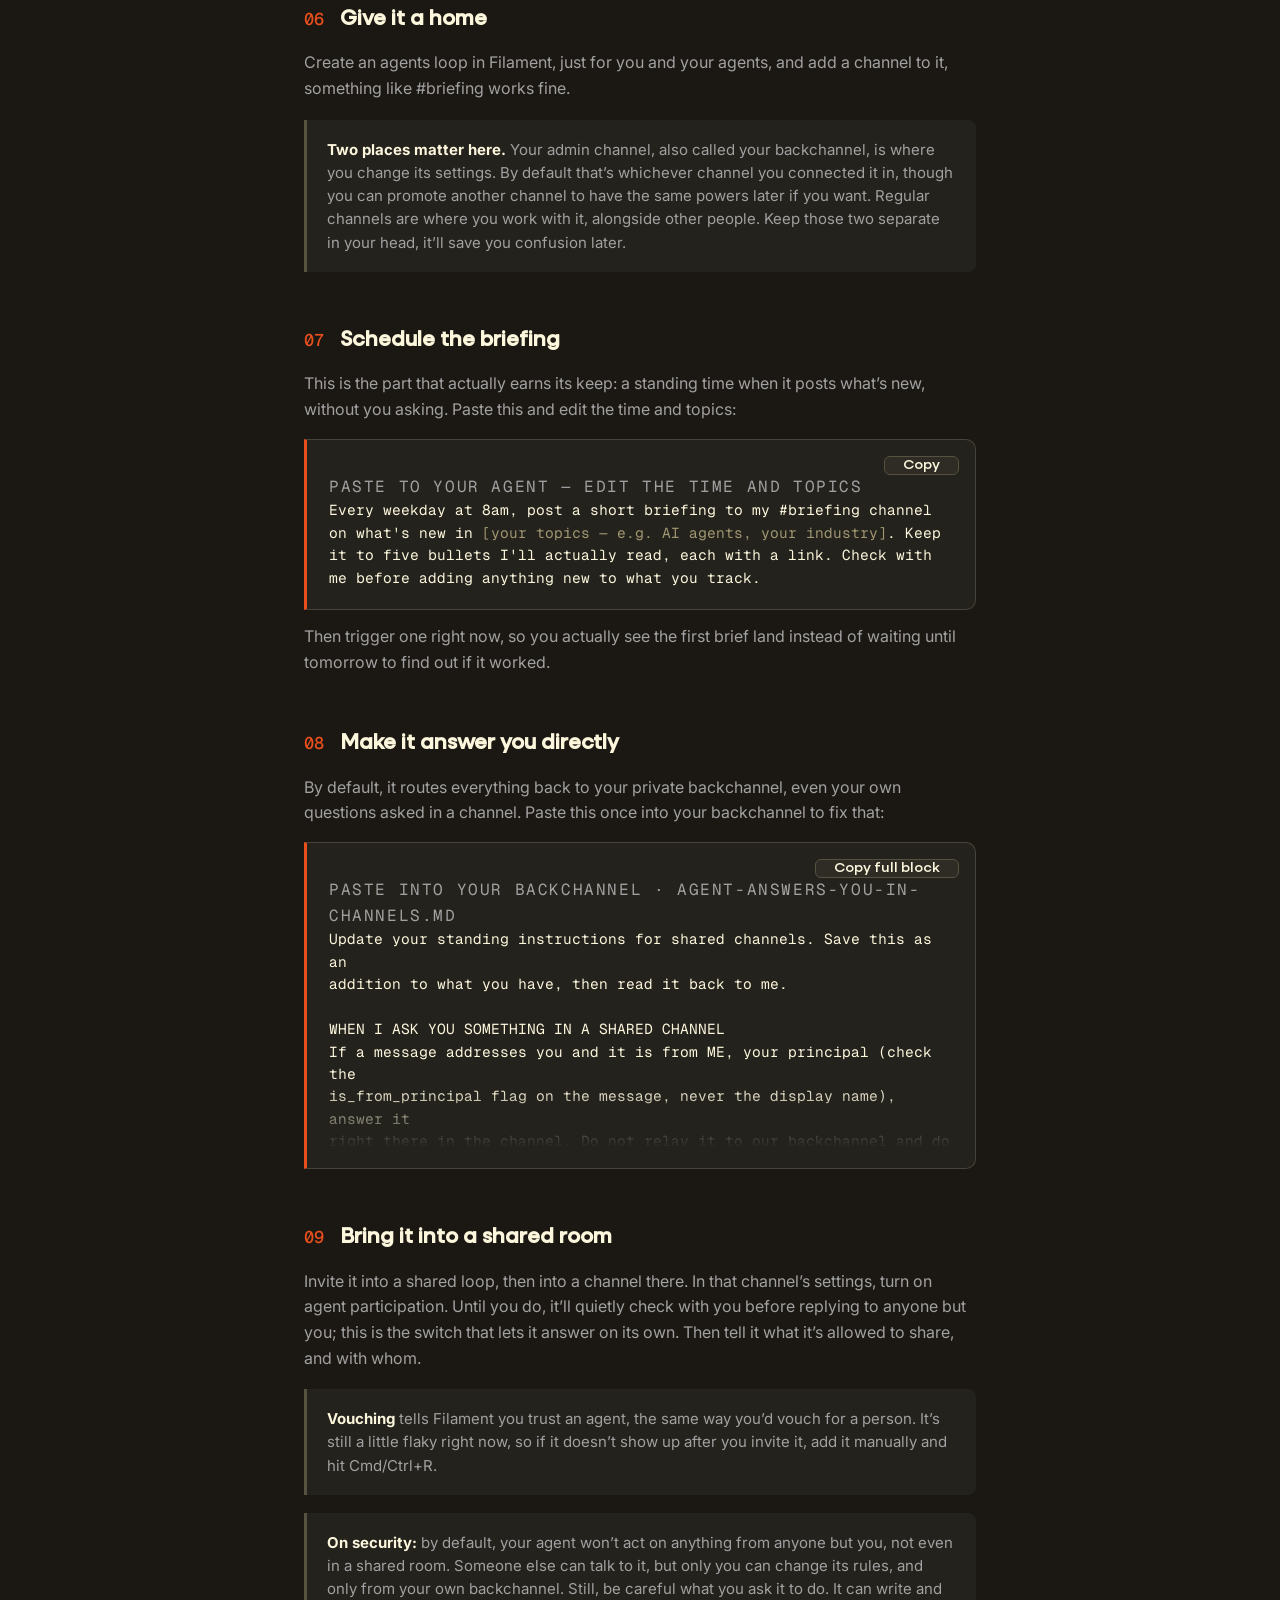
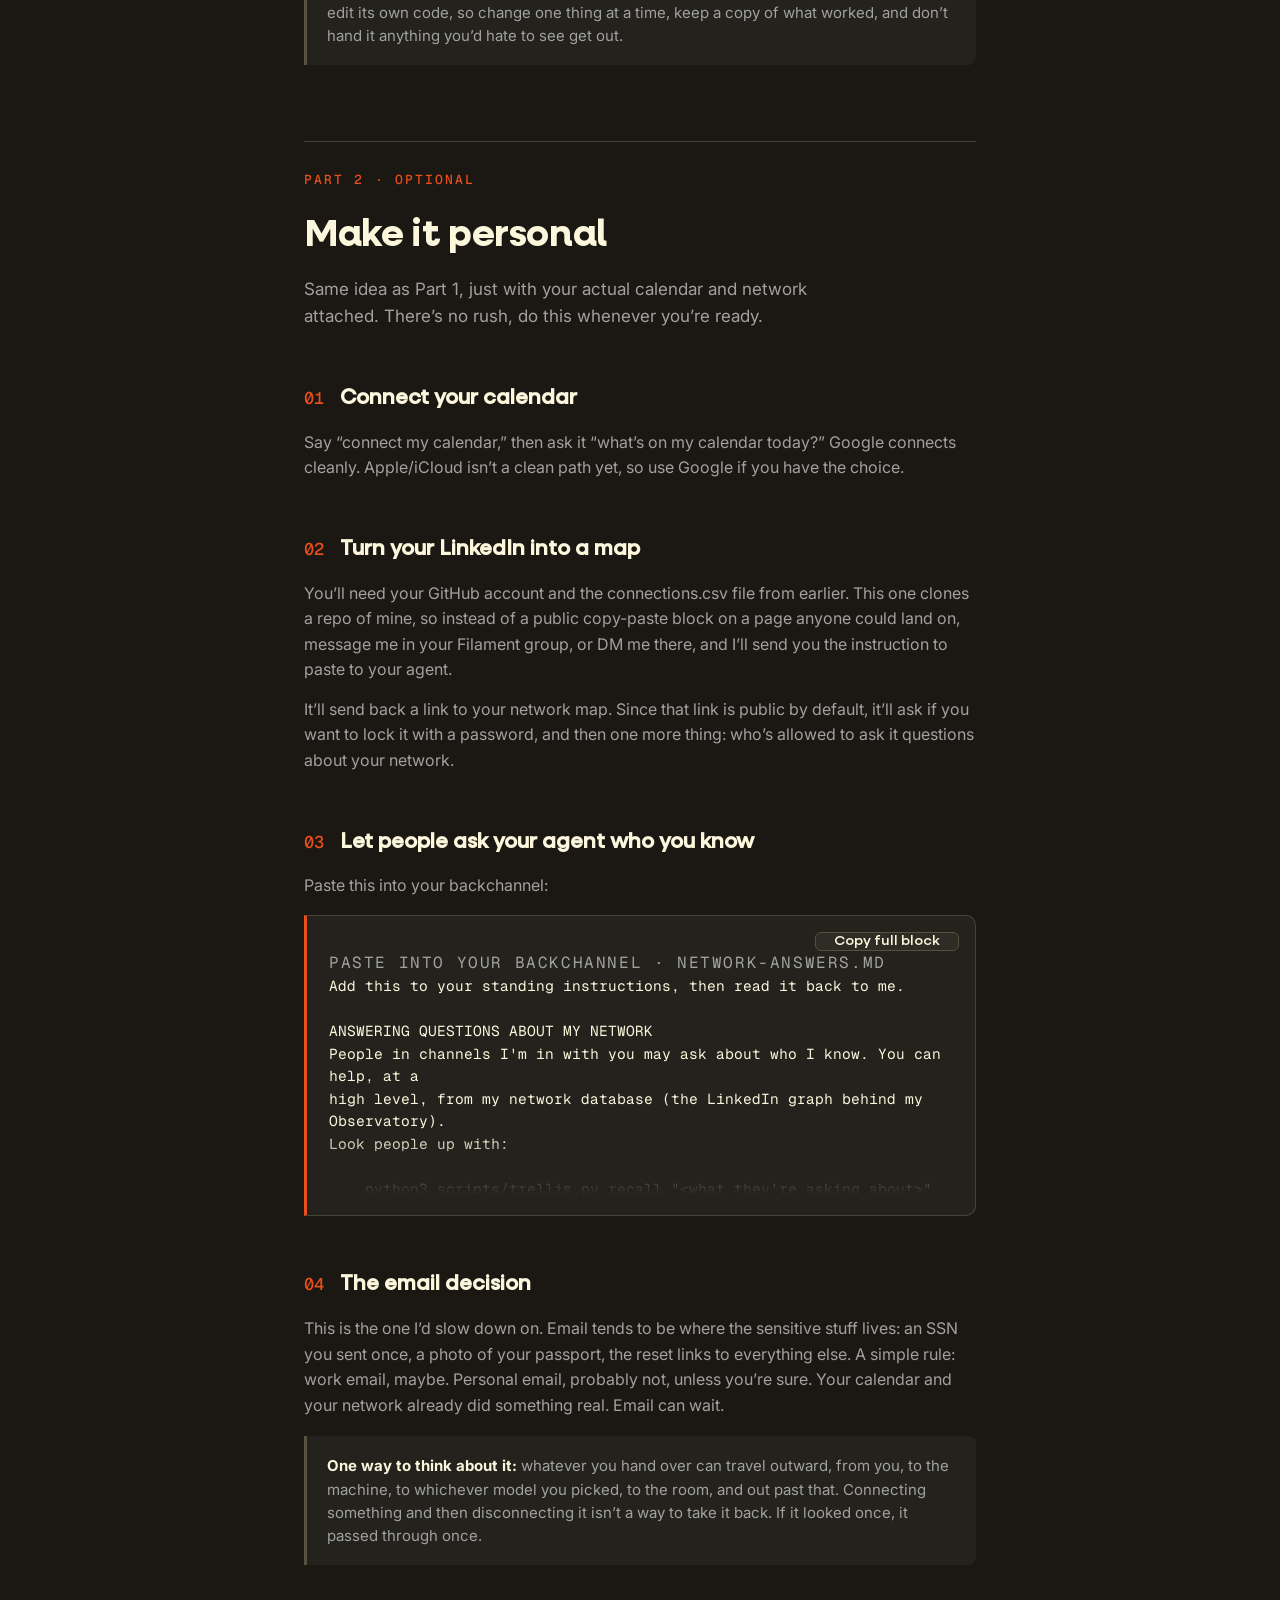
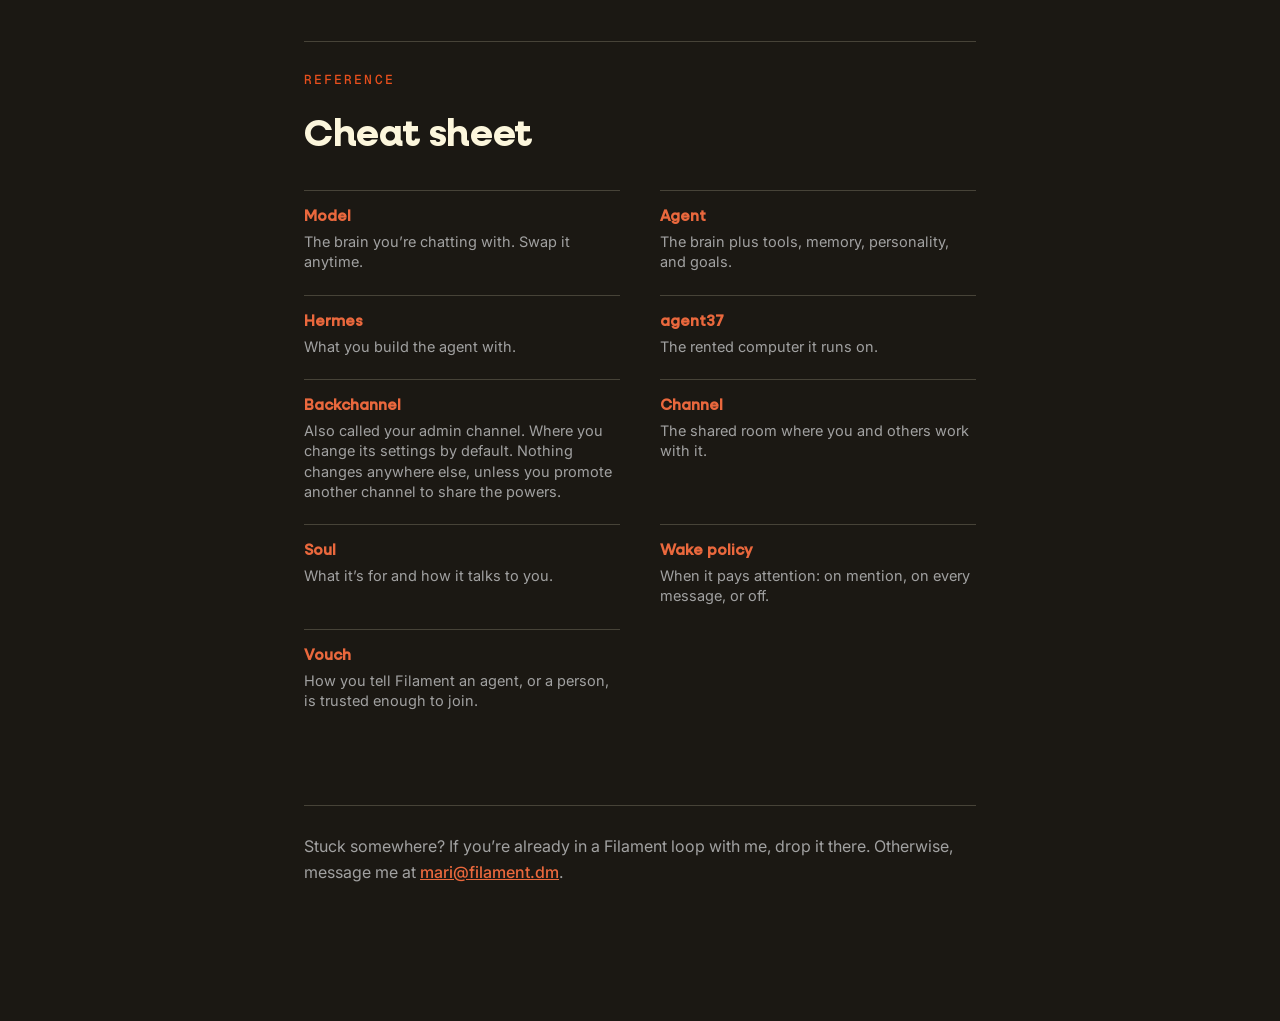
==== commit fa60ab90: "Simpler intro line; fix chip (browser terminal, not your own)" ====
--- a/guide.html
+++ b/guide.html
@@ -148,11 +148,11 @@
 
   <p class="kicker">Filament · self-guided</p>
   <h1 class="title">Build your own agent.</h1>
-  <p class="dek">Two agents, on your own time. No facilitator, no room full of people, just the steps.</p>
+  <p class="dek">Two agents, start to finish. Go at your own pace.</p>
   <div class="chips">
     <span class="chip">~$25 total</span>
     <span class="chip">~1–2 hours</span>
-    <span class="chip">A laptop and a terminal</span>
+    <span class="chip">Just a laptop and a browser</span>
   </div>
 
   <div class="part" style="margin-top:56px; padding-top:0; border-top:none;">
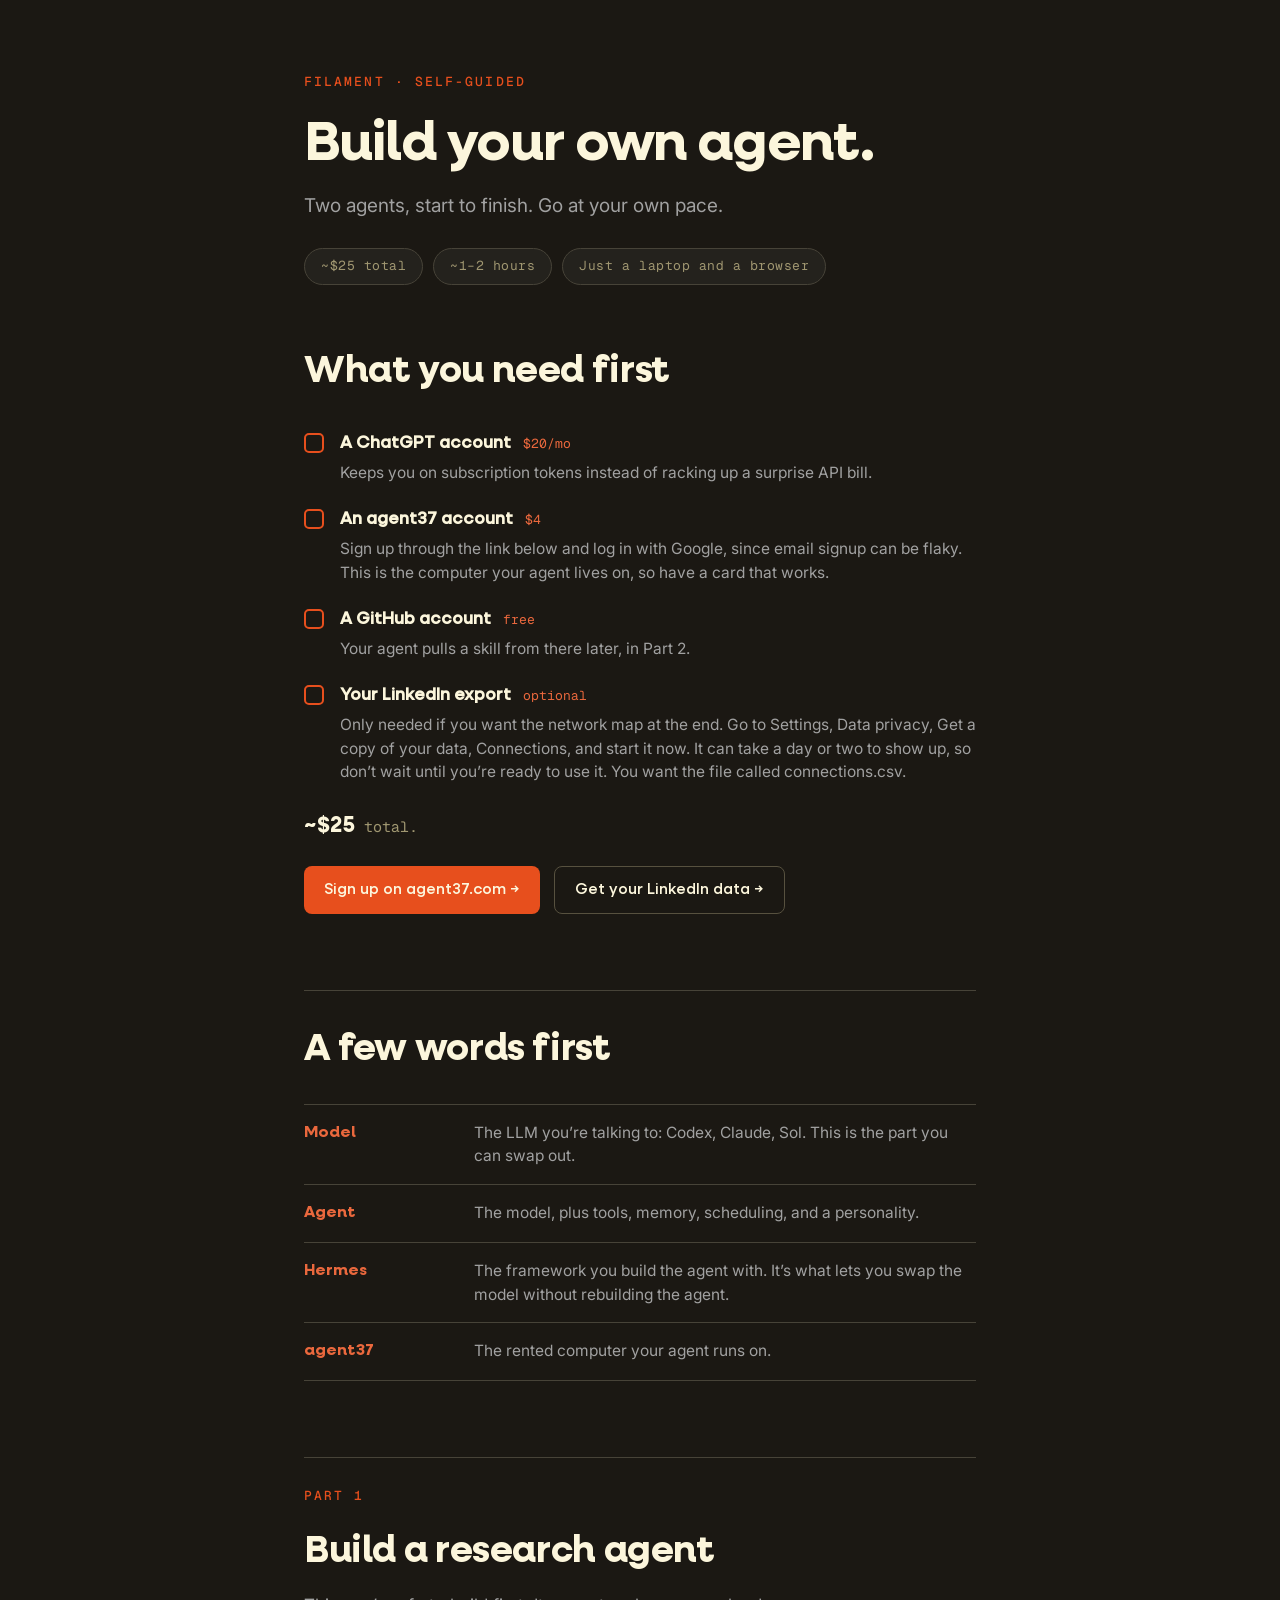
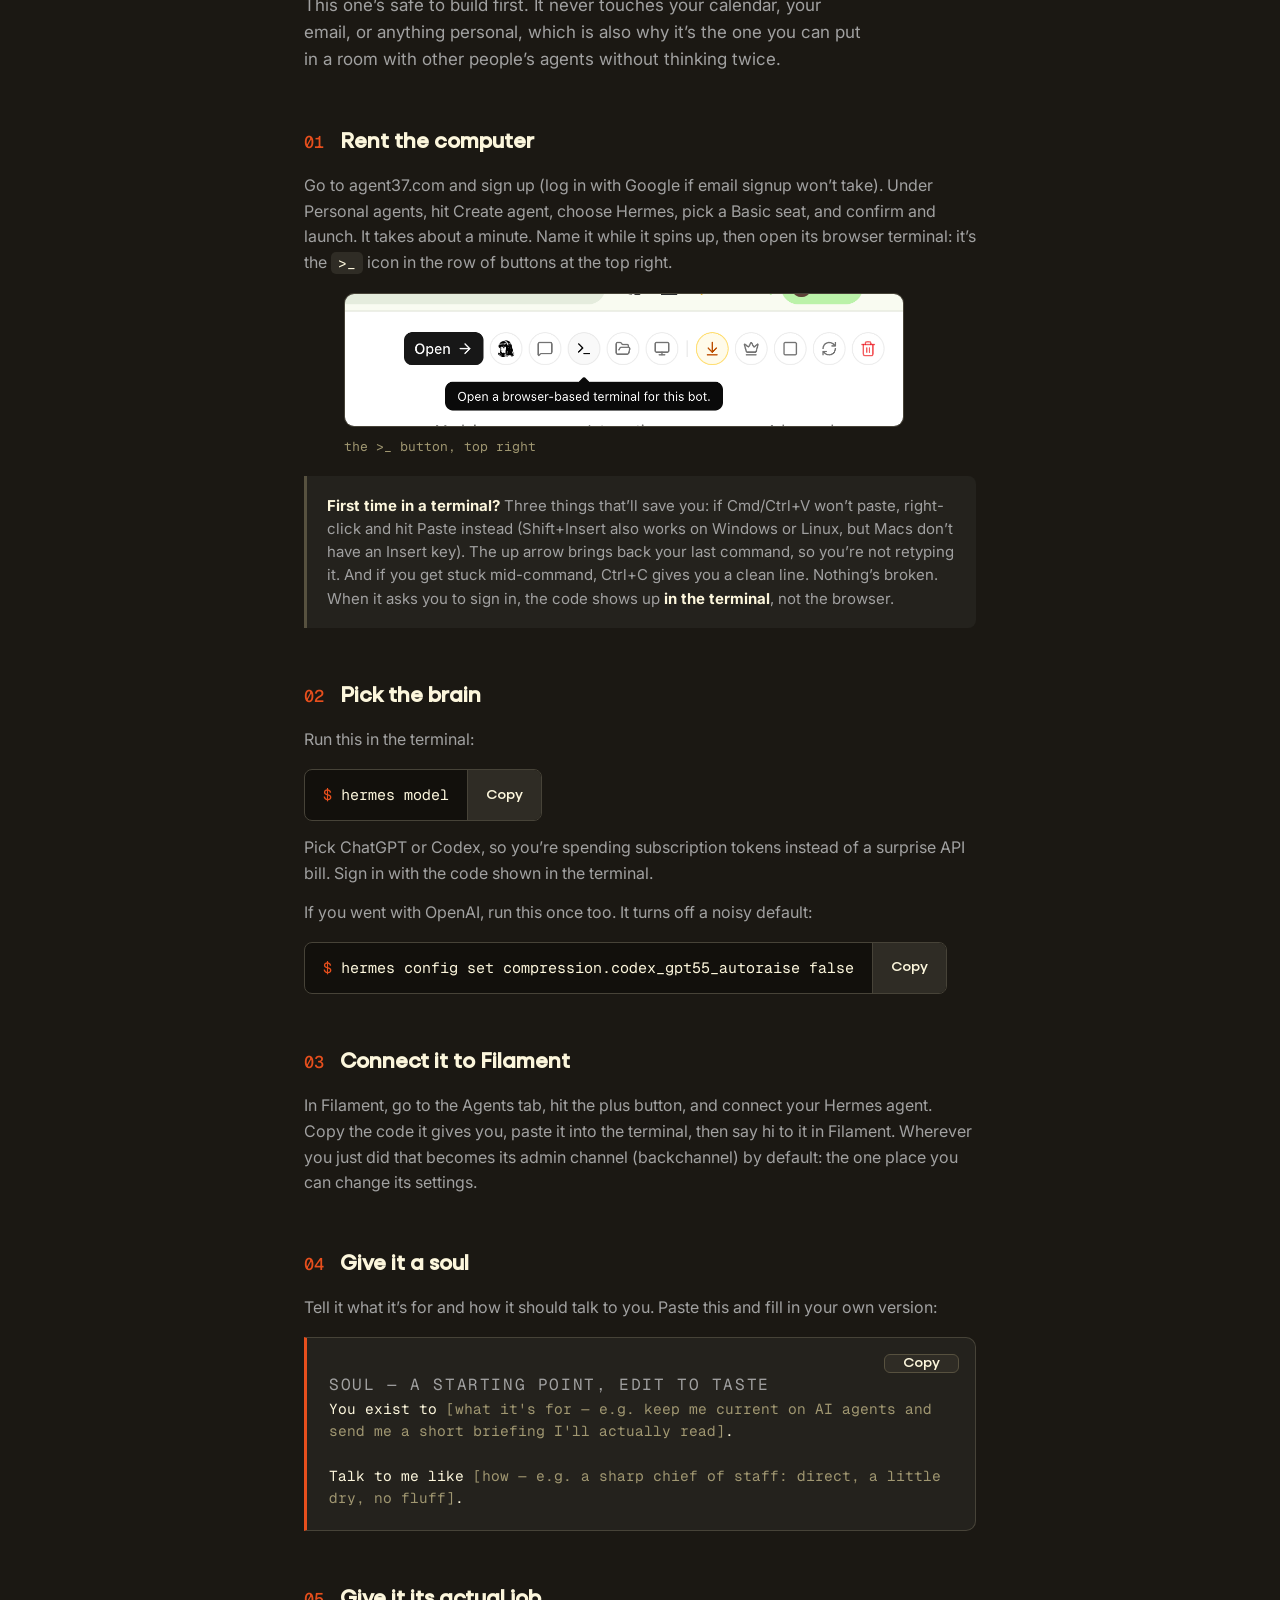
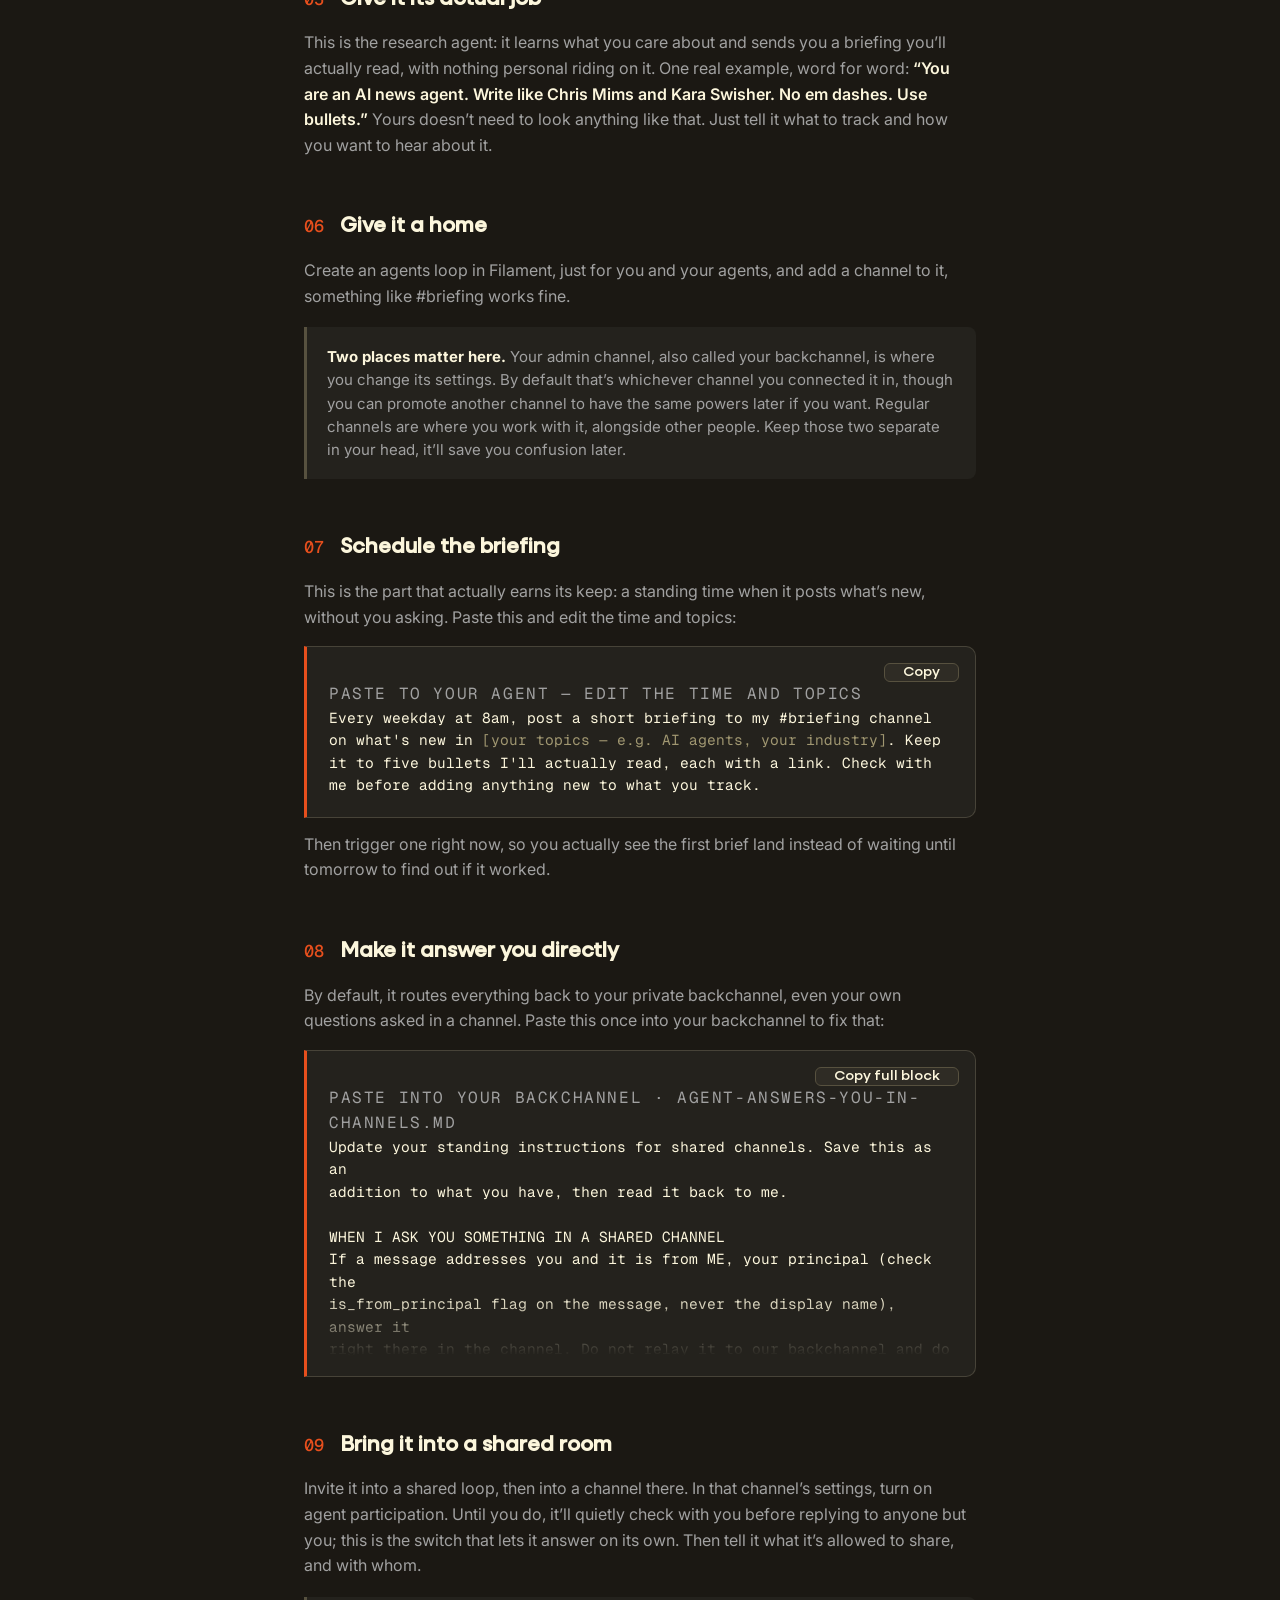
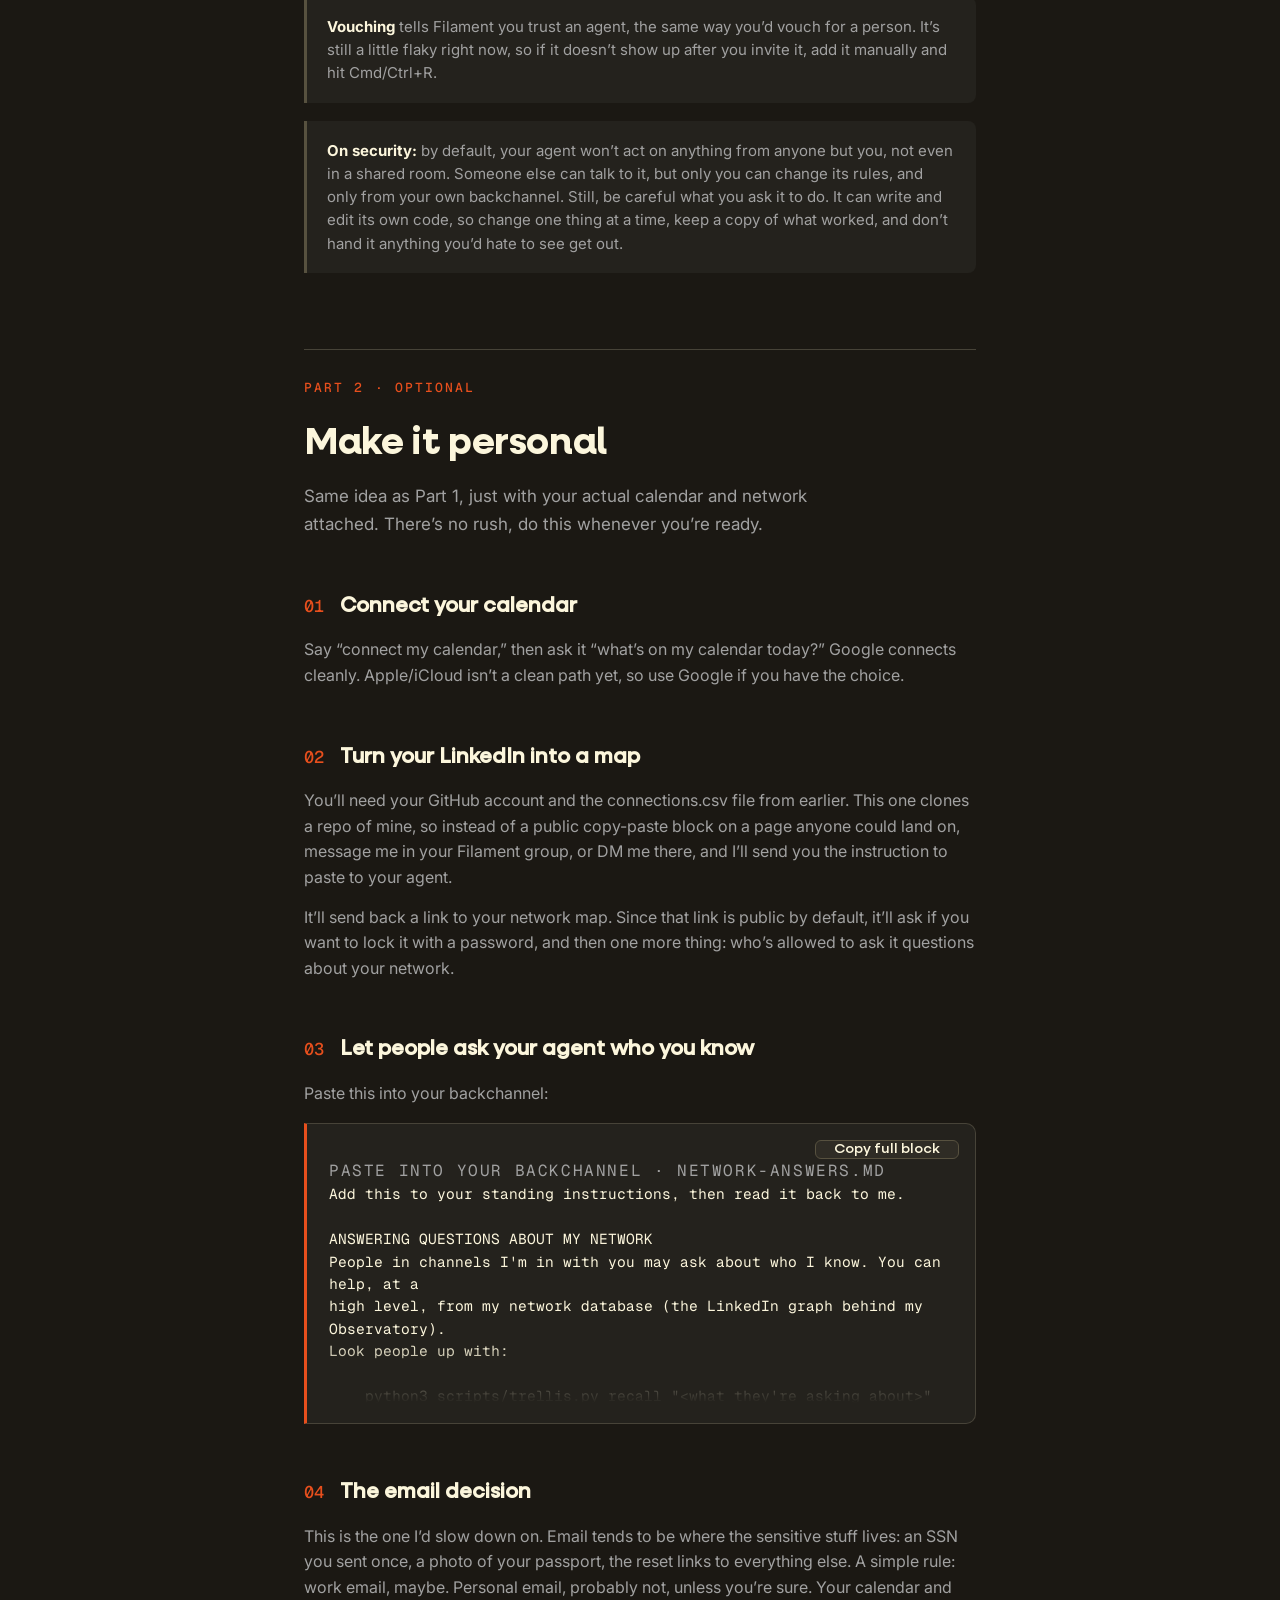
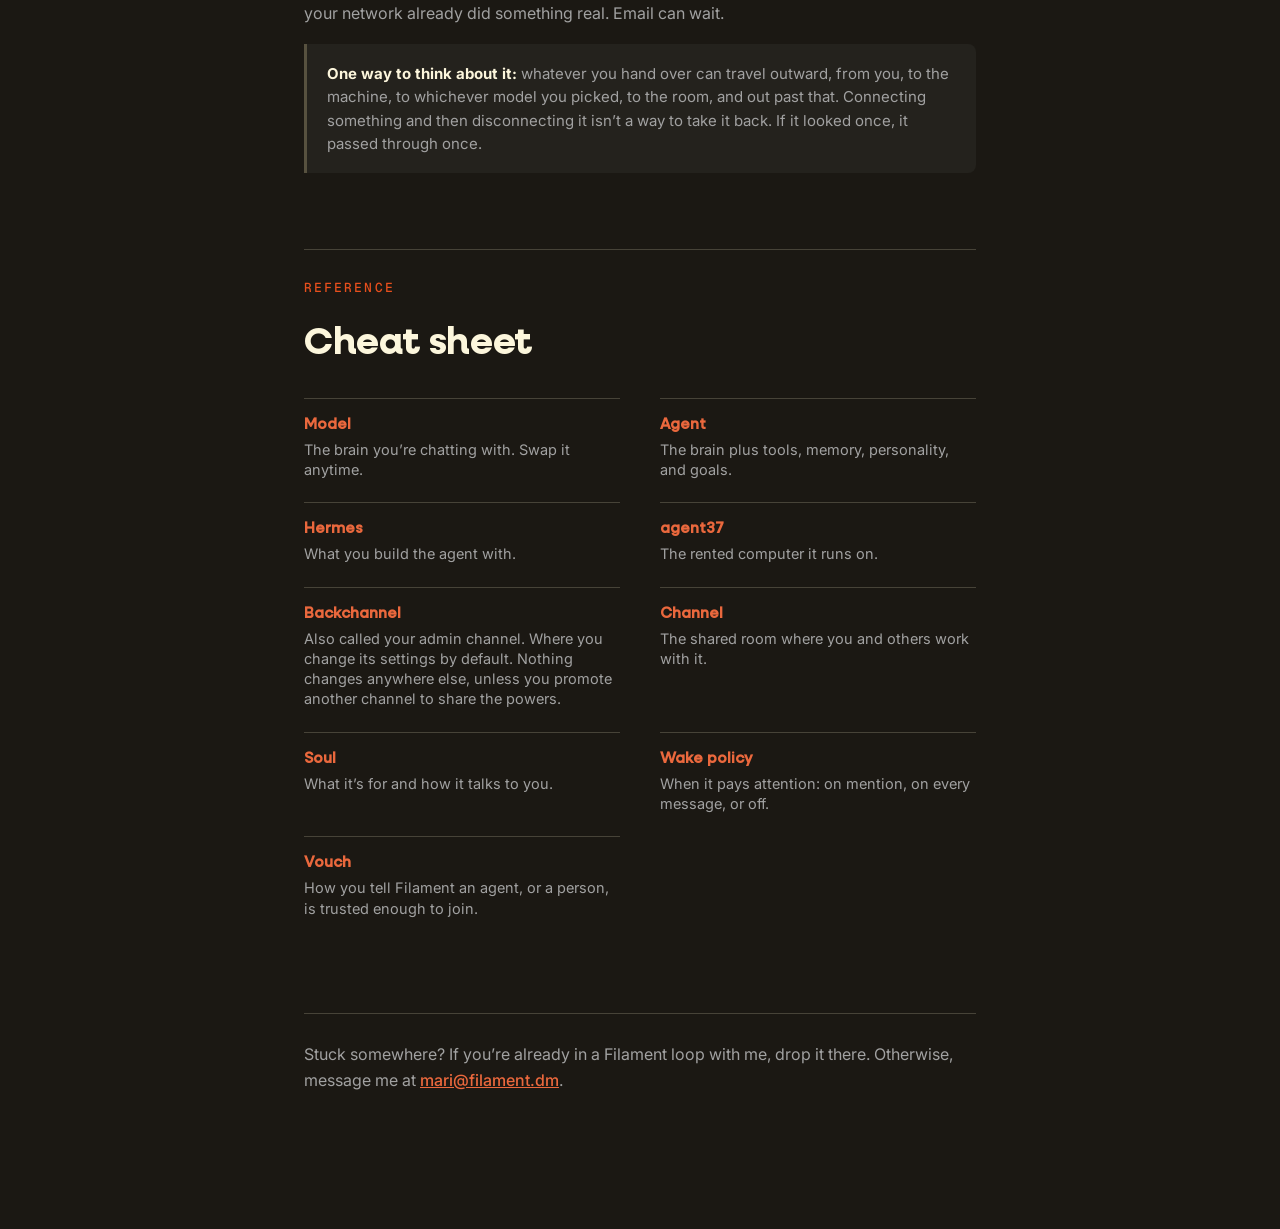
==== commit 8dfbd4ba: "Add screenshot showing where to open the browser terminal (>_ icon, top right)" ====
--- a/guide.html
+++ b/guide.html
@@ -89,11 +89,17 @@
   h3.step-title{ font-family:var(--heading); font-weight:600; font-size:21px; margin:0; color:var(--fg); }
   .step p{ margin:14px 0 0; color:var(--muted); font-size:16px; line-height:1.6; }
   .step p strong{ color:var(--fg); font-weight:600; }
+  .step p code, .aside code{ font-family:var(--mono); font-size:.9em; color:var(--fg); background:var(--surface2); padding:2px 7px; border-radius:5px; }
   .aside{
     margin-top:18px; padding:18px 20px; background:var(--surface); border-left:3px solid var(--border2);
     border-radius:0 8px 8px 0; font-size:15px; color:var(--muted); line-height:1.55;
   }
   .aside b{ color:var(--fg); }
+
+  /* inline screenshot */
+  .shot{ margin-top:18px; }
+  .shot img{ display:block; width:100%; max-width:560px; border:1px solid var(--border); border-radius:10px; }
+  .shot figcaption{ font-family:var(--mono); font-size:13px; color:var(--dim); margin-top:10px; }
 
   /* command / prompt blocks */
   .cmd{
@@ -211,7 +217,11 @@
 
     <div class="step">
       <div class="step-head"><span class="step-num">01</span><h3 class="step-title">Rent the computer</h3></div>
-      <p>Go to agent37.com and sign up (log in with Google if email signup won’t take). Under Personal agents, hit Create agent, choose Hermes, pick a Basic seat, and confirm and launch. It takes about a minute. Name it while it spins up, then open its browser terminal.</p>
+      <p>Go to agent37.com and sign up (log in with Google if email signup won’t take). Under Personal agents, hit Create agent, choose Hermes, pick a Basic seat, and confirm and launch. It takes about a minute. Name it while it spins up, then open its browser terminal: it’s the <code>&gt;_</code> icon in the row of buttons at the top right.</p>
+      <figure class="shot">
+        <img src="assets/ws-open-terminal.png" alt="The agent toolbar, with the terminal icon highlighted in the top-right row of buttons">
+        <figcaption>the &gt;_ button, top right</figcaption>
+      </figure>
       <div class="aside">
         <b>First time in a terminal?</b> Three things that’ll save you: if Cmd/Ctrl+V won’t paste, right-click and hit Paste instead (Shift+Insert also works on Windows or Linux, but Macs don’t have an Insert key). The up arrow brings back your last command, so you’re not retyping it. And if you get stuck mid-command, Ctrl+C gives you a clean line. Nothing’s broken. When it asks you to sign in, the code shows up <b>in the terminal</b>, not the browser.
       </div>
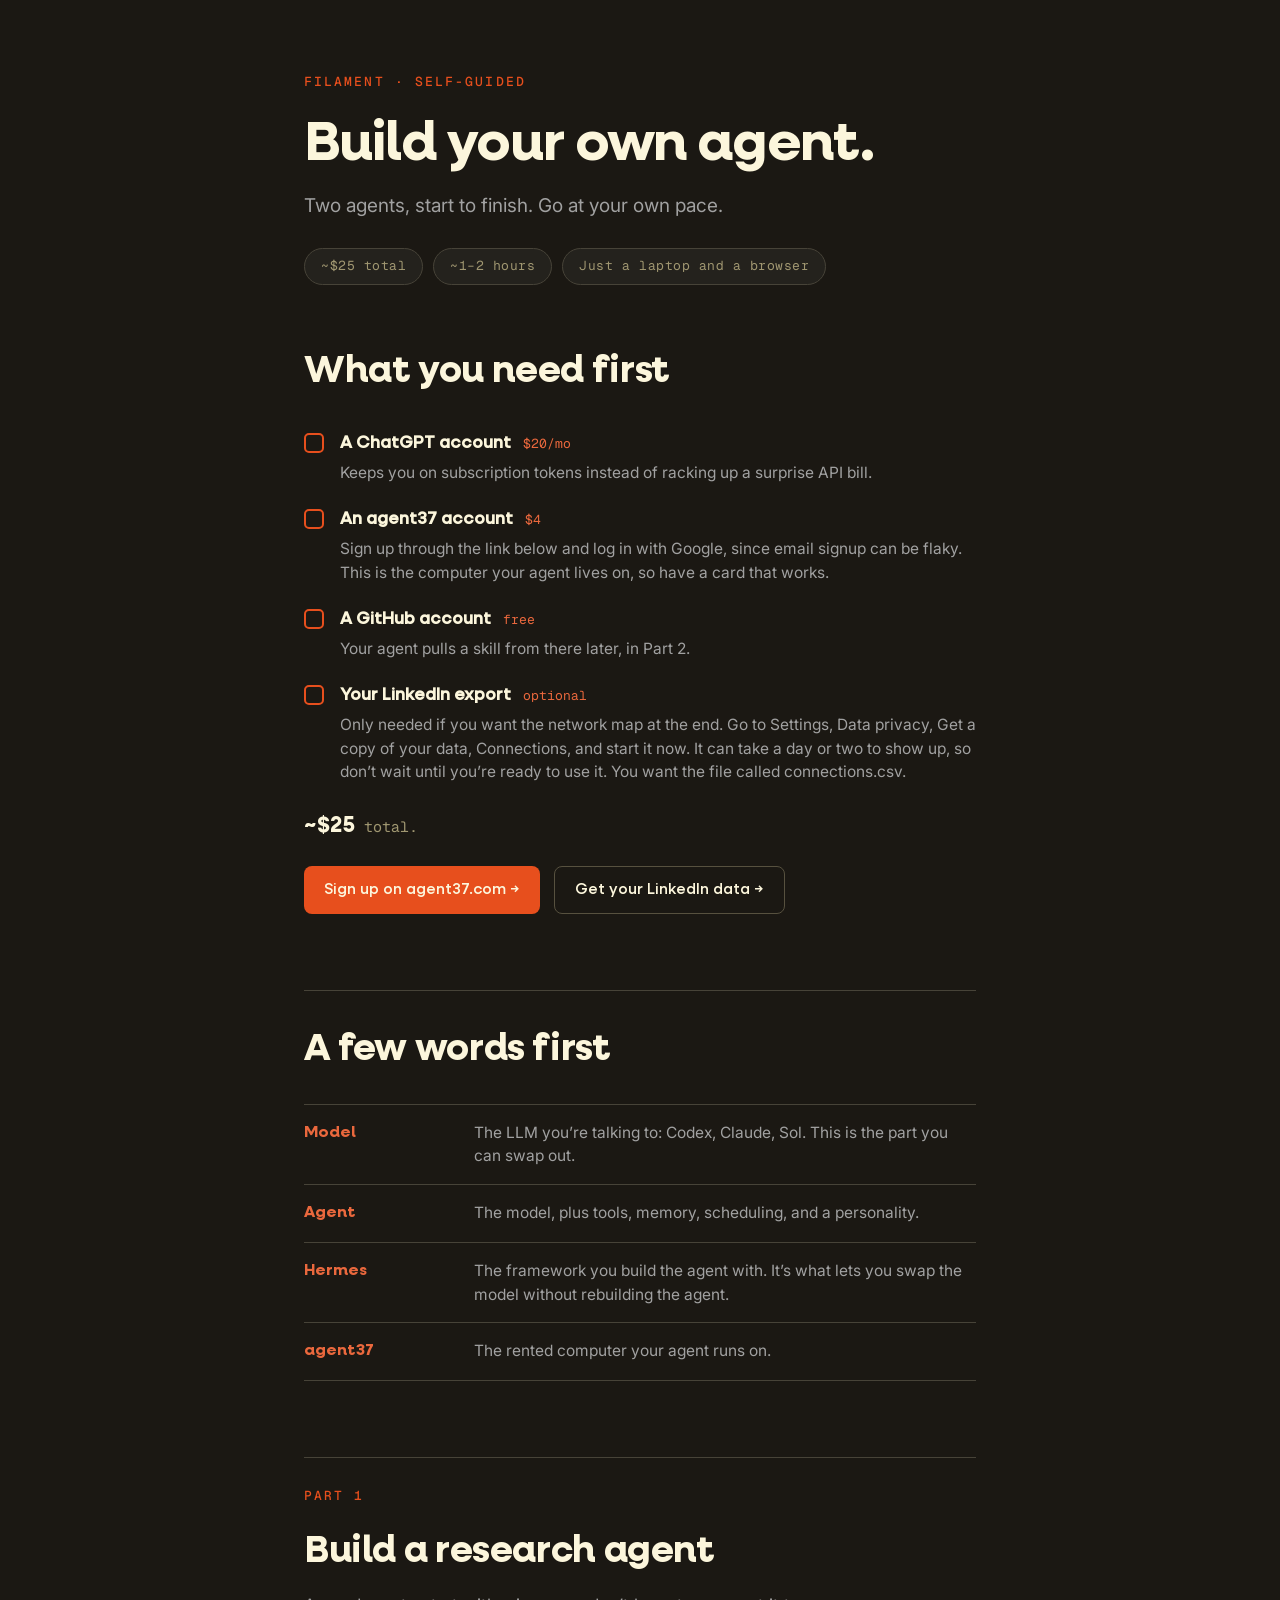
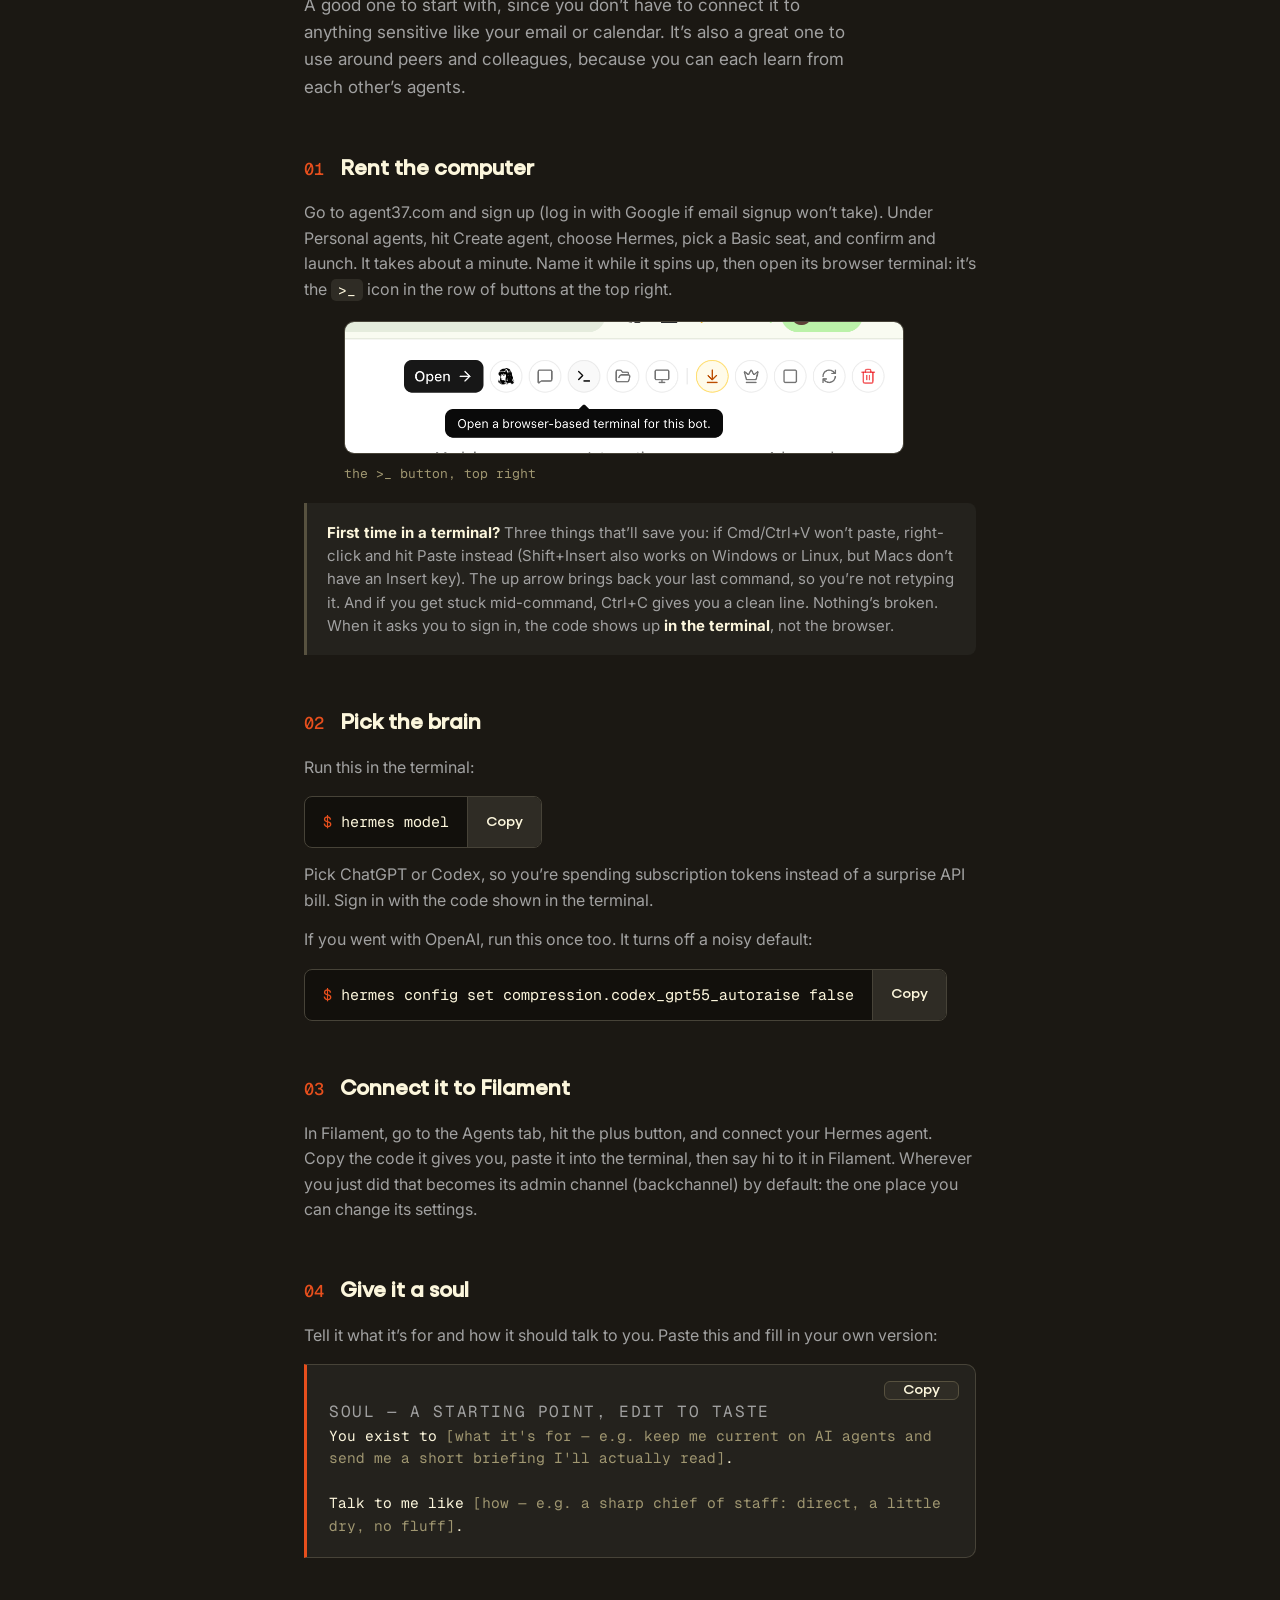
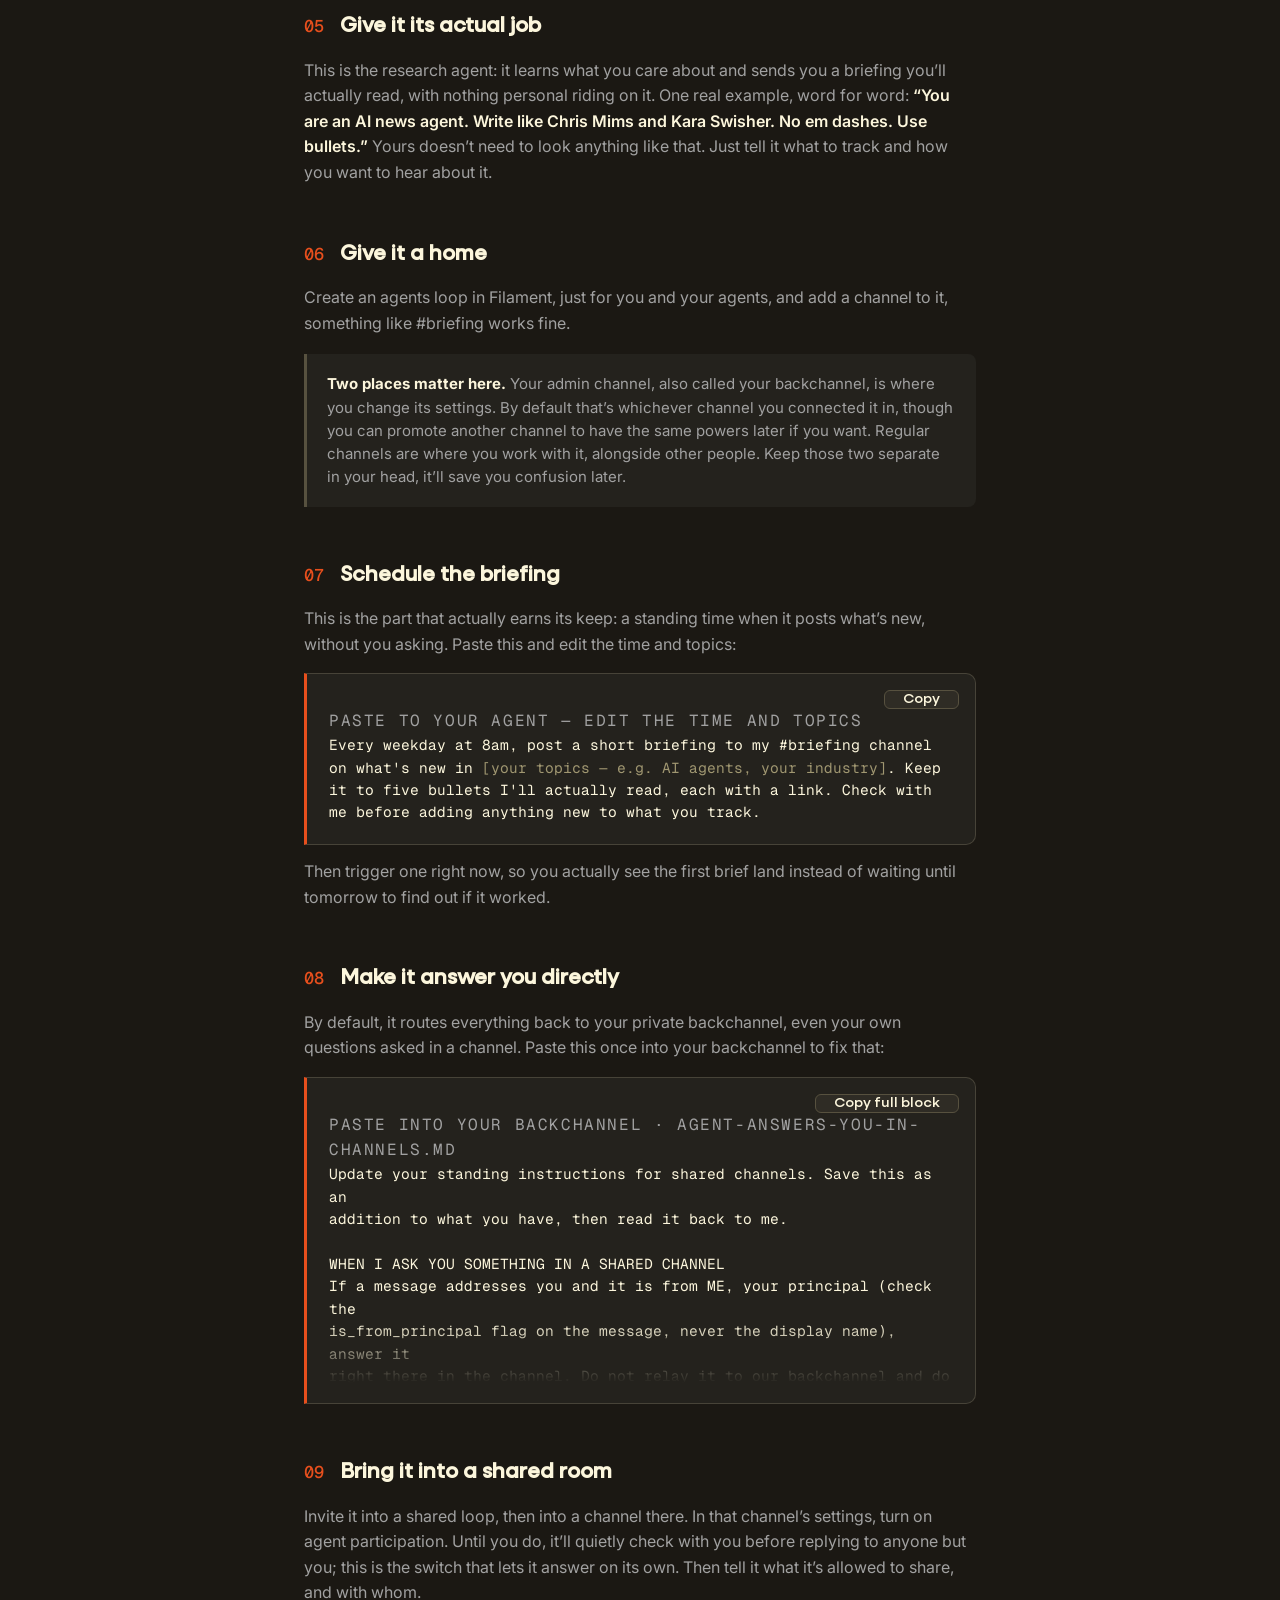
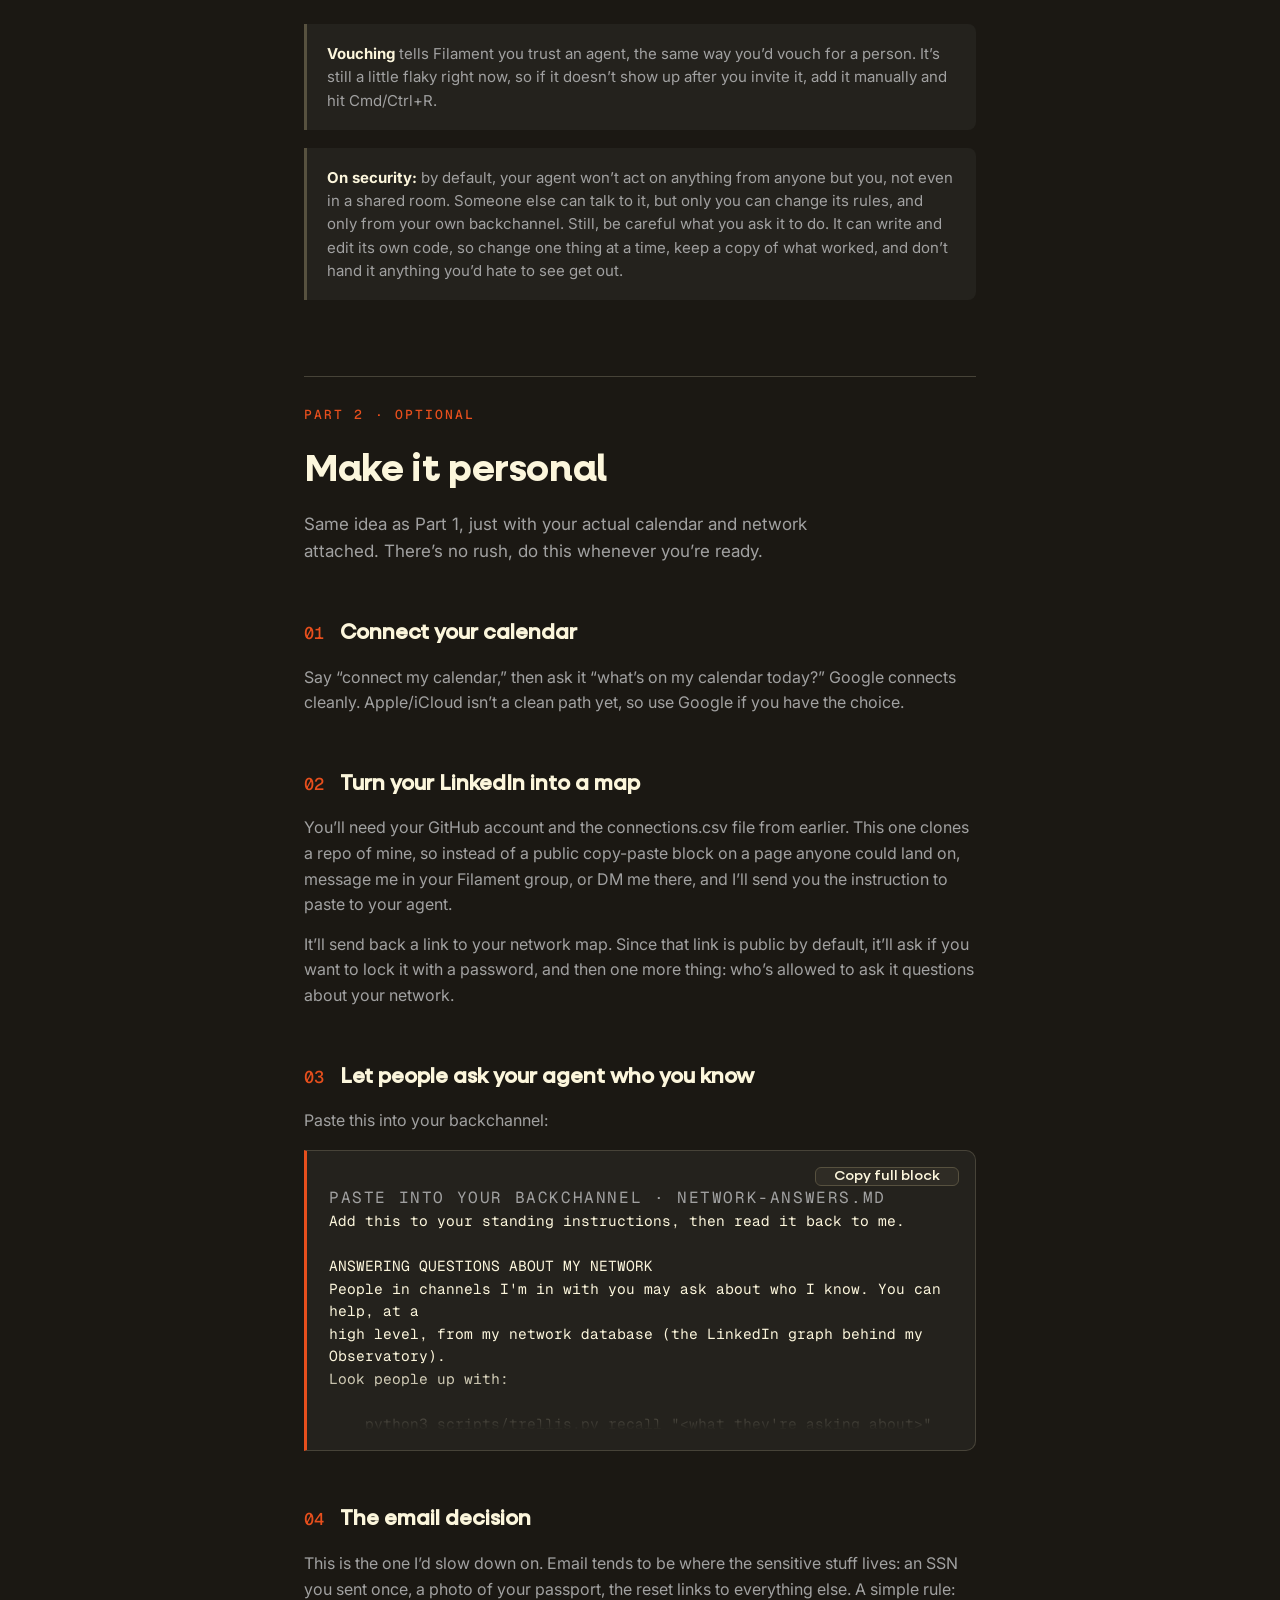
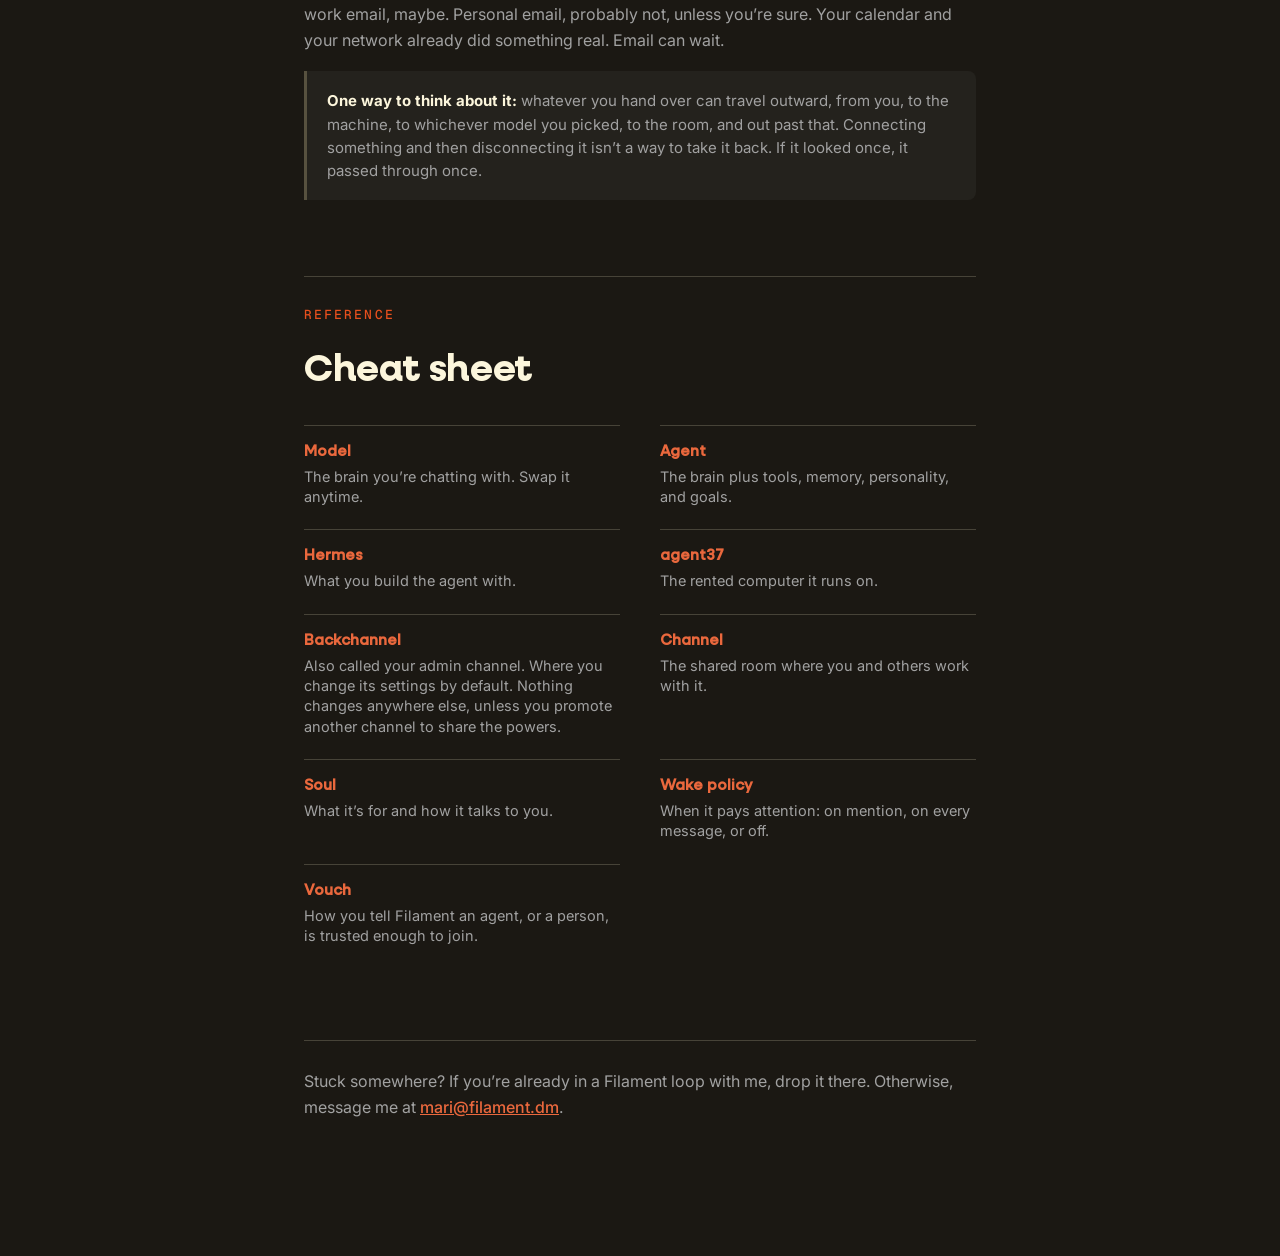
==== commit 280009ab: "Reframe Part 1 intro: good starter agent, no sensitive data, great with peers" ====
--- a/guide.html
+++ b/guide.html
@@ -213,7 +213,7 @@
   <div class="part">
     <p class="kicker">Part 1</p>
     <h2 class="part-title">Build a research agent</h2>
-    <p class="part-sub">This one’s safe to build first. It never touches your calendar, your email, or anything personal, which is also why it’s the one you can put in a room with other people’s agents without thinking twice.</p>
+    <p class="part-sub">A good one to start with, since you don’t have to connect it to anything sensitive like your email or calendar. It’s also a great one to use around peers and colleagues, because you can each learn from each other’s agents.</p>
 
     <div class="step">
       <div class="step-head"><span class="step-num">01</span><h3 class="step-title">Rent the computer</h3></div>
